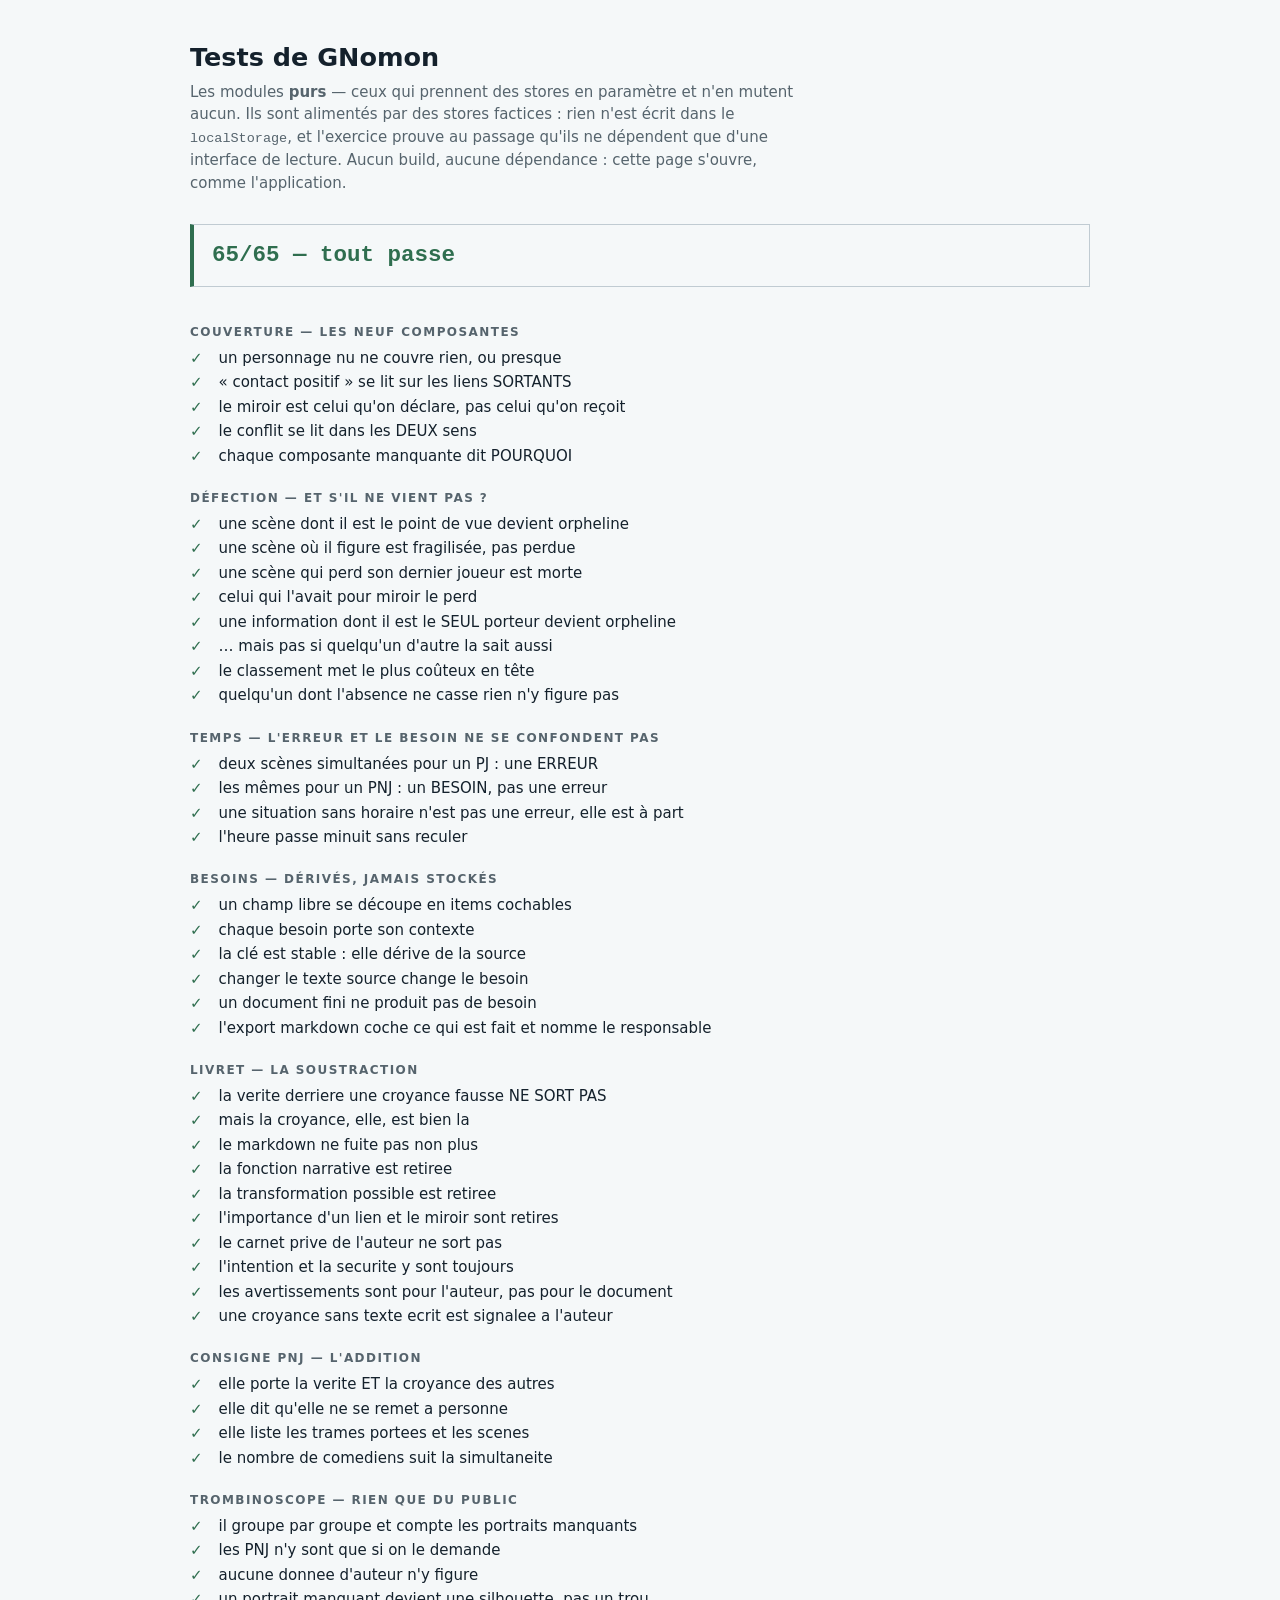
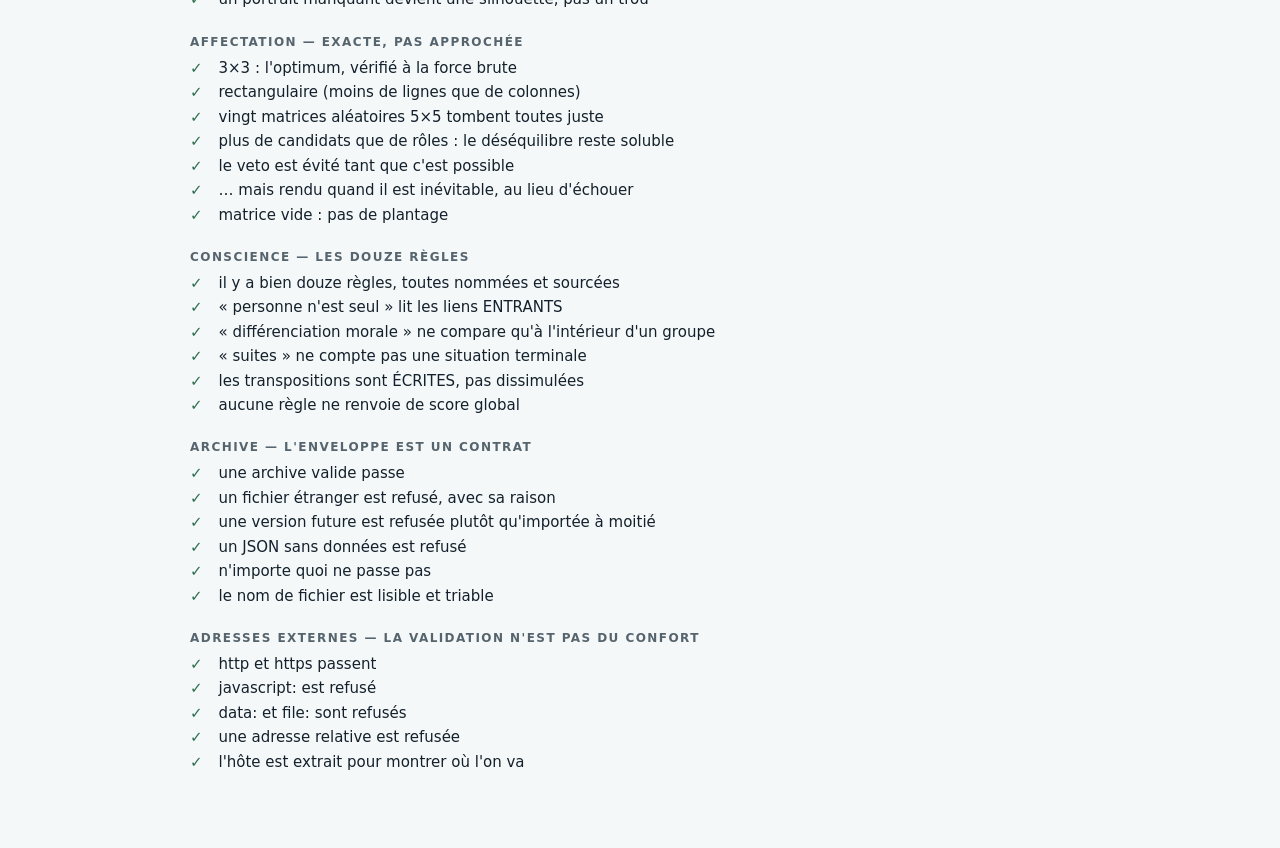
==== tests.html @ 7e3909ec "Les tests et l'accueil LES TESTS — 65 cas, ouvrir `tests.html`. Aucun build, aucune dépendance : un " ====
<!doctype html>
<html lang="fr">
  <head>
    <meta charset="utf-8" />
    <meta name="viewport" content="width=device-width, initial-scale=1" />
    <title>GNomon — tests</title>
    <style>
      :root {
        color-scheme: light dark;
        --fond: #f5f8f9;
        --encre: #14212c;
        --douce: #56646d;
        --trait: #c0cbd2;
        --vert: #2f6e4f;
        --rouge: #9e2b25;
      }
      @media (prefers-color-scheme: dark) {
        :root {
          --fond: #0e1820;
          --encre: #dce6ec;
          --douce: #728ea3;
          --trait: #233440;
          --vert: #5fb88a;
          --rouge: #e27b72;
        }
      }
      body {
        margin: 0 auto;
        max-width: 60em;
        padding: 2.5em 1.5em 5em;
        background: var(--fond);
        color: var(--encre);
        font-family: ui-sans-serif, system-ui, sans-serif;
        font-size: 15px;
        line-height: 1.5;
      }
      h1 {
        font-size: 1.7em;
        margin: 0 0 0.2em;
      }
      .sur {
        color: var(--douce);
        margin: 0 0 2em;
        max-width: 64ch;
      }
      .bilan {
        font-family: ui-monospace, monospace;
        font-size: 1.5em;
        font-weight: 600;
        padding: 0.6em 0.8em;
        border: 1px solid var(--trait);
        border-left-width: 4px;
        margin: 0 0 1.6em;
        font-variant-numeric: tabular-nums;
      }
      .bilan.ok {
        border-left-color: var(--vert);
        color: var(--vert);
      }
      .bilan.ko {
        border-left-color: var(--rouge);
        color: var(--rouge);
      }
      h2 {
        font-size: 12px;
        letter-spacing: 0.12em;
        text-transform: uppercase;
        color: var(--douce);
        margin: 1.8em 0 0.5em;
        font-weight: 600;
      }
      ul {
        list-style: none;
        margin: 0;
        padding: 0;
        display: grid;
        gap: 2px;
      }
      li {
        display: grid;
        grid-template-columns: 1.4em 1fr;
        gap: 0.5em;
        align-items: baseline;
      }
      li.ok > span:first-child {
        color: var(--vert);
      }
      li.ko {
        color: var(--rouge);
        font-weight: 600;
      }
      li i {
        display: block;
        font-style: normal;
        font-family: ui-monospace, monospace;
        font-size: 12px;
        font-weight: 400;
        opacity: 0.85;
      }
      code {
        font-family: ui-monospace, monospace;
        font-size: 0.9em;
      }
    </style>
  </head>
  <body>
    <h1>Tests de GNomon</h1>
    <p class="sur">
      Les modules <b>purs</b> — ceux qui prennent des stores en paramètre et n'en mutent aucun.
      Ils sont alimentés par des stores factices : rien n'est écrit dans le
      <code>localStorage</code>, et l'exercice prouve au passage qu'ils ne dépendent que d'une
      interface de lecture. Aucun build, aucune dépendance : cette page s'ouvre, comme
      l'application.
    </p>
    <div id="sortie">Chargement…</div>

    <script type="module">
      import { lancer, rendre } from "./tests/harnais.js";
      import "./tests/modeles.test.js";
      import "./tests/documents.test.js";
      import "./tests/calculs.test.js";

      const bilan = lancer();
      rendre(bilan, document.getElementById("sortie"));
      // Exposé pour une vérification automatisée depuis la console.
      window.__bilan = bilan;
      document.title = `${bilan.echecs ? "✗" : "✓"} ${bilan.passes}/${bilan.total} — GNomon`;
    </script>
  </body>
</html>
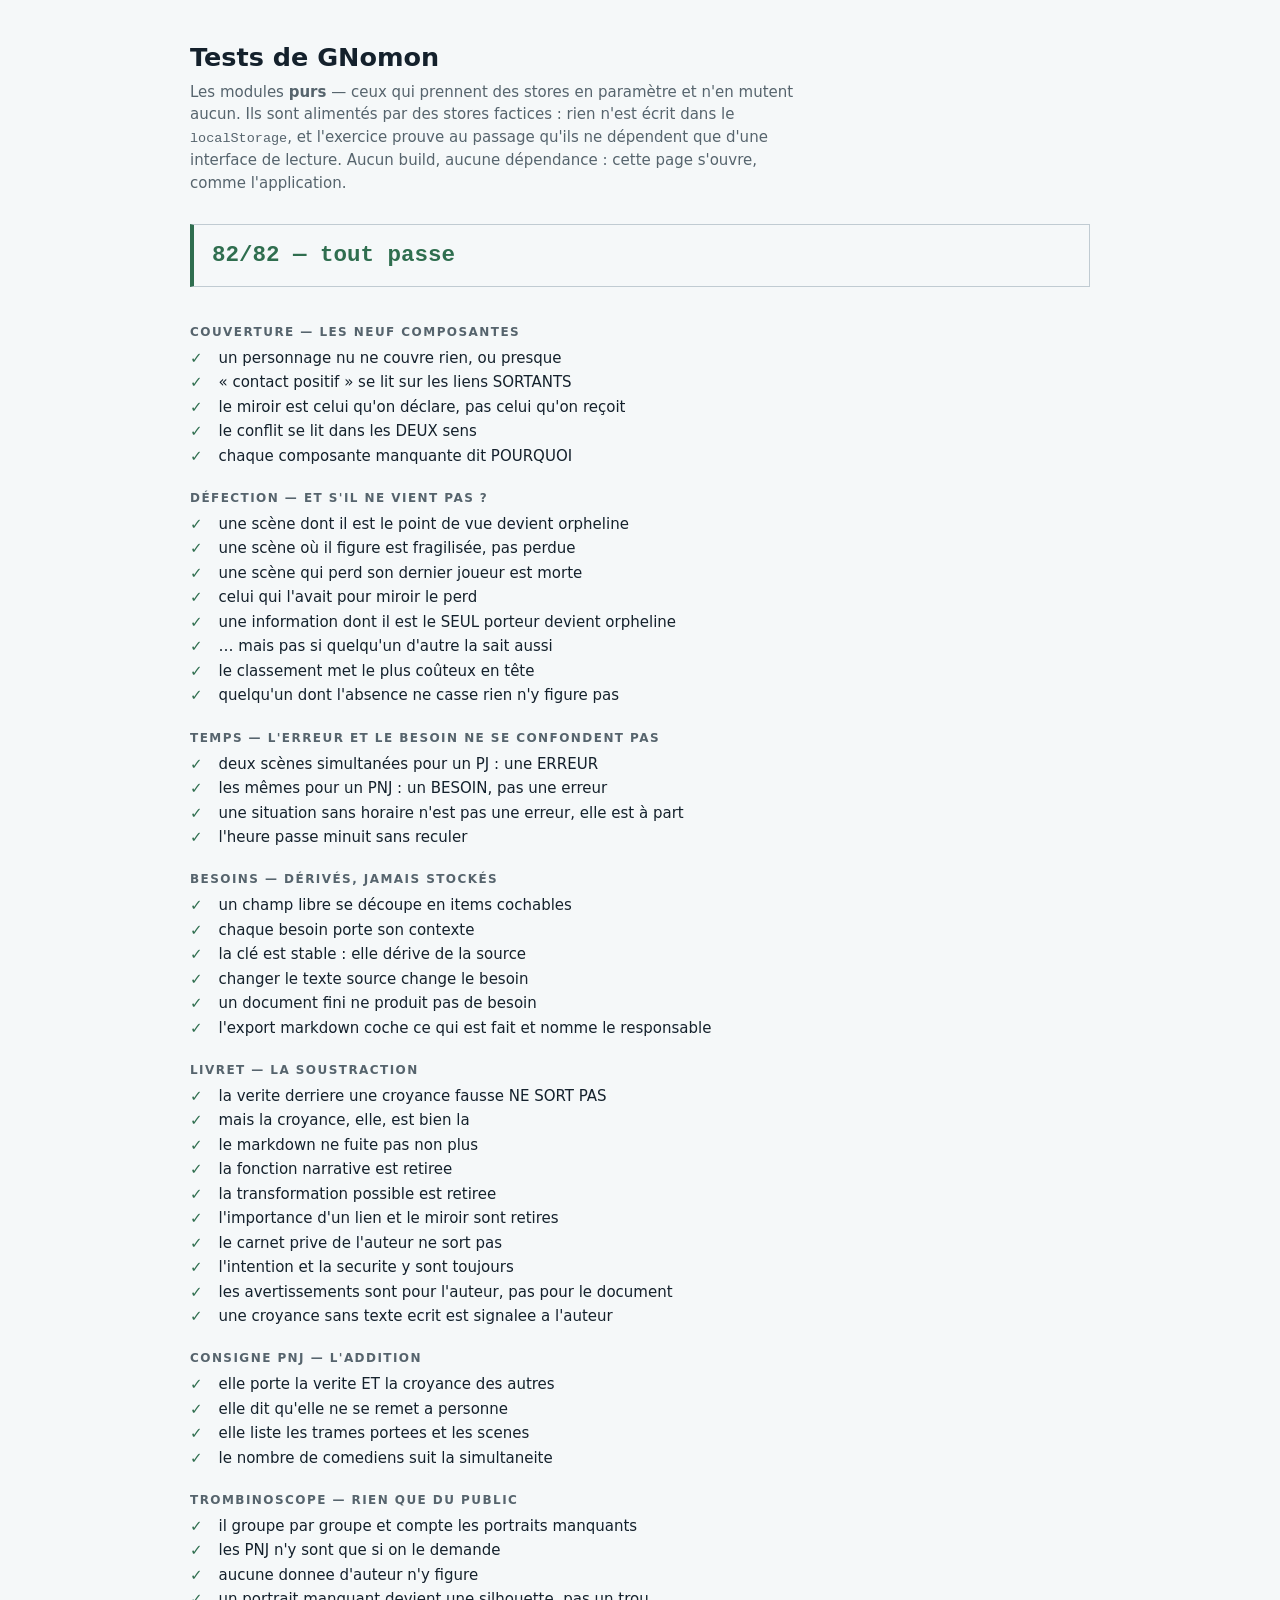
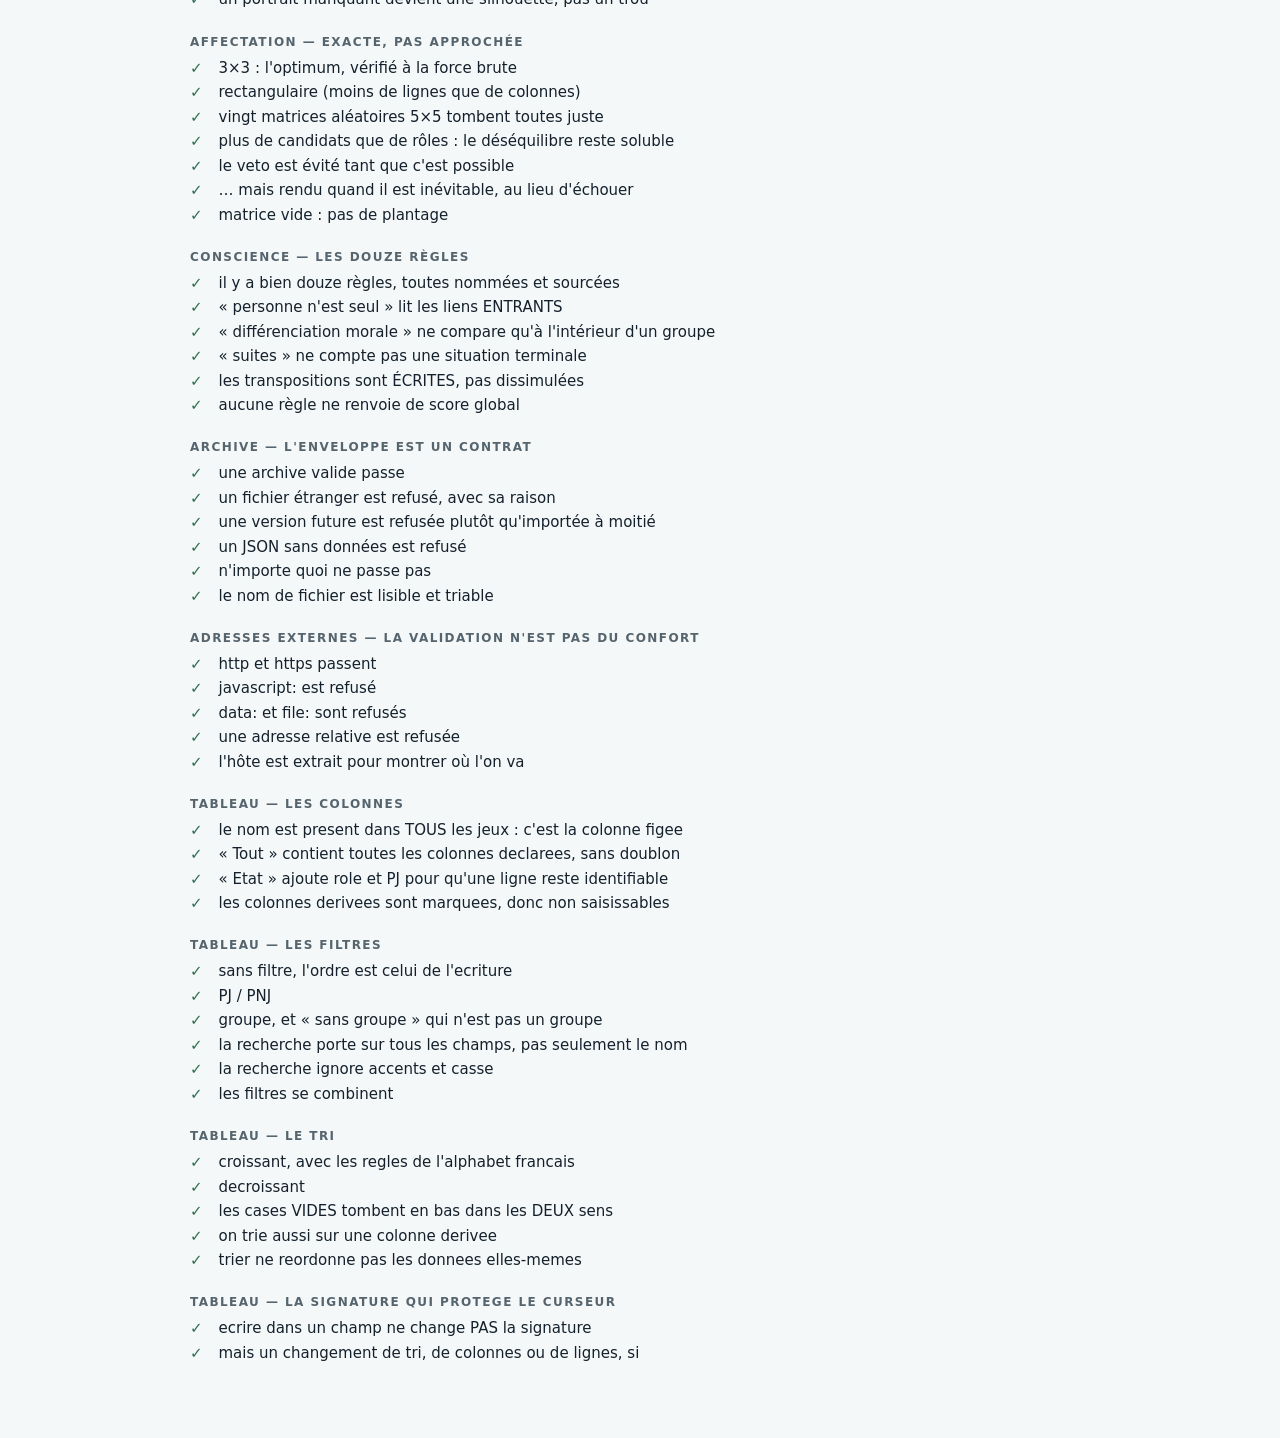
==== commit 5cefd0ba: "Bascule de thème et lentille tableau THÈME — trois états, pas deux : clair, sombre, et « système » q" ====
--- a/tests.html
+++ b/tests.html
@@ -119,6 +119,7 @@
       import "./tests/modeles.test.js";
       import "./tests/documents.test.js";
       import "./tests/calculs.test.js";
+      import "./tests/tableau.test.js";
 
       const bilan = lancer();
       rendre(bilan, document.getElementById("sortie"));
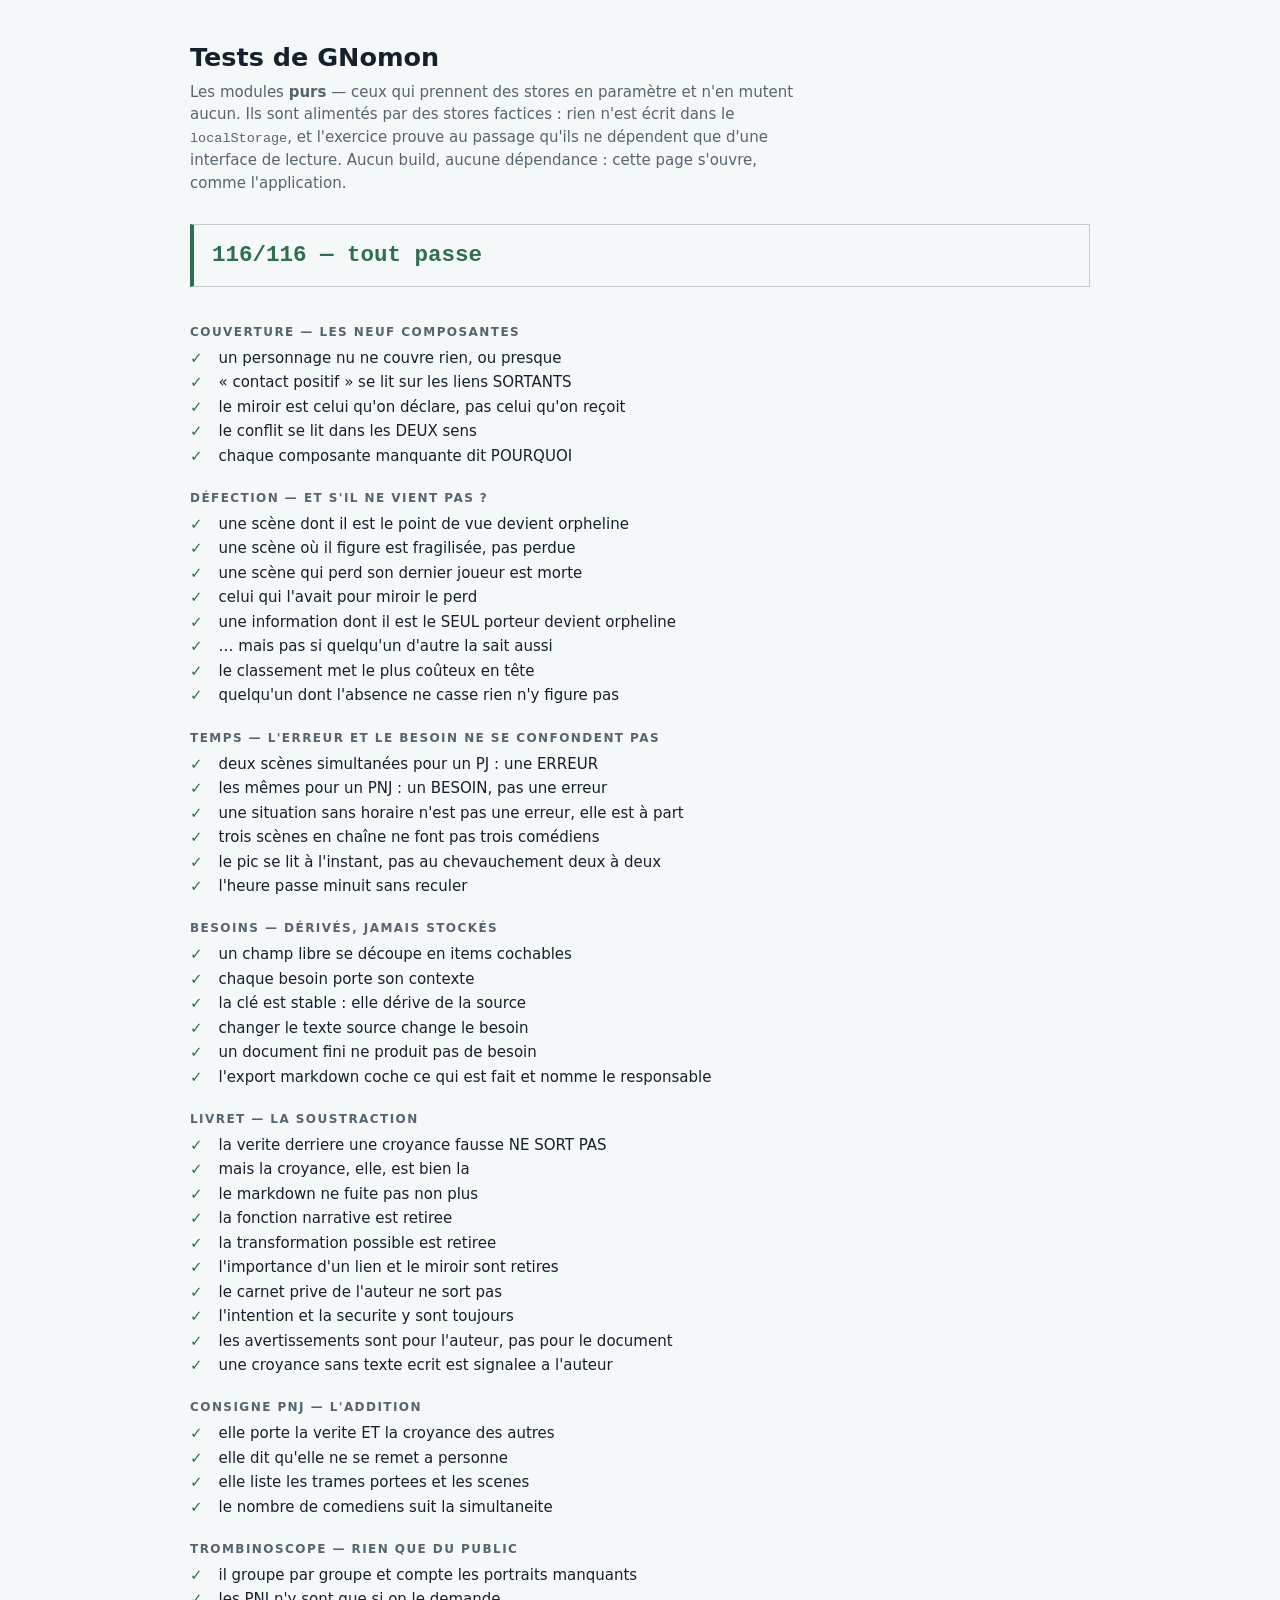
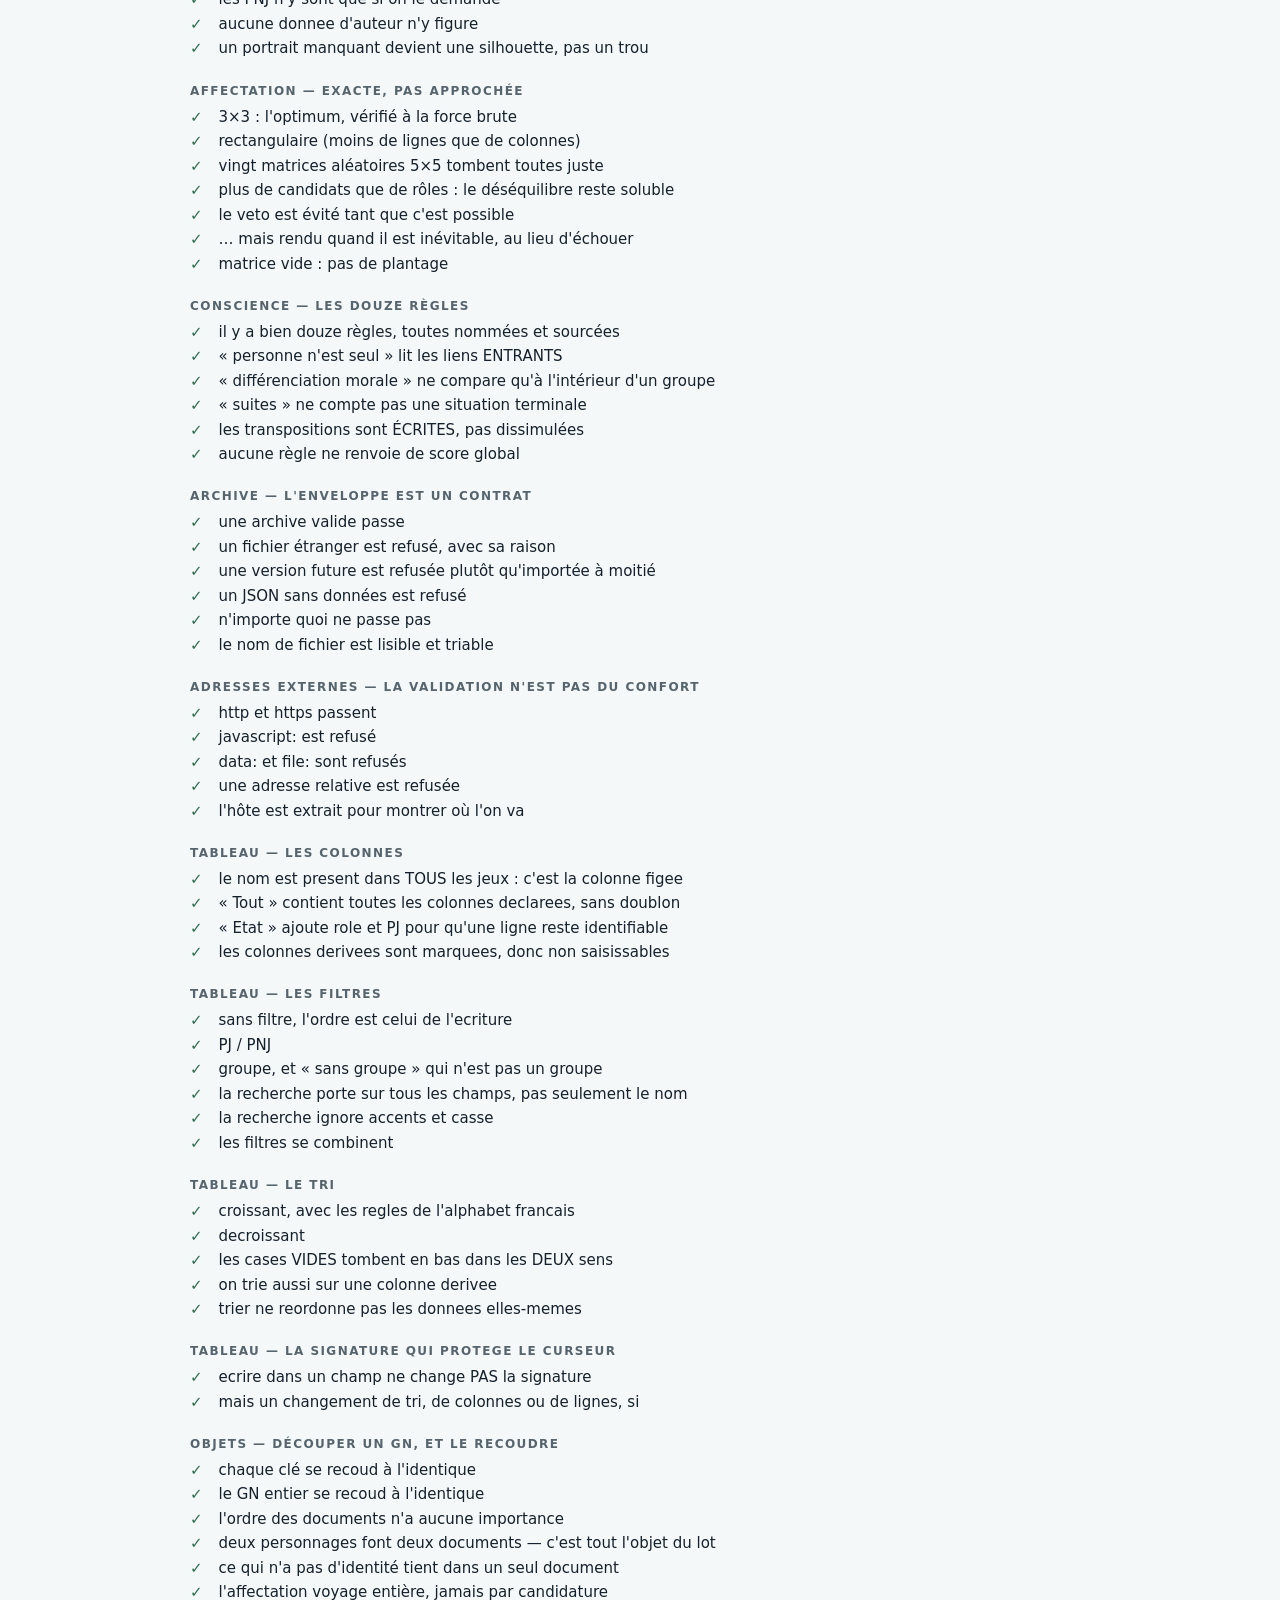
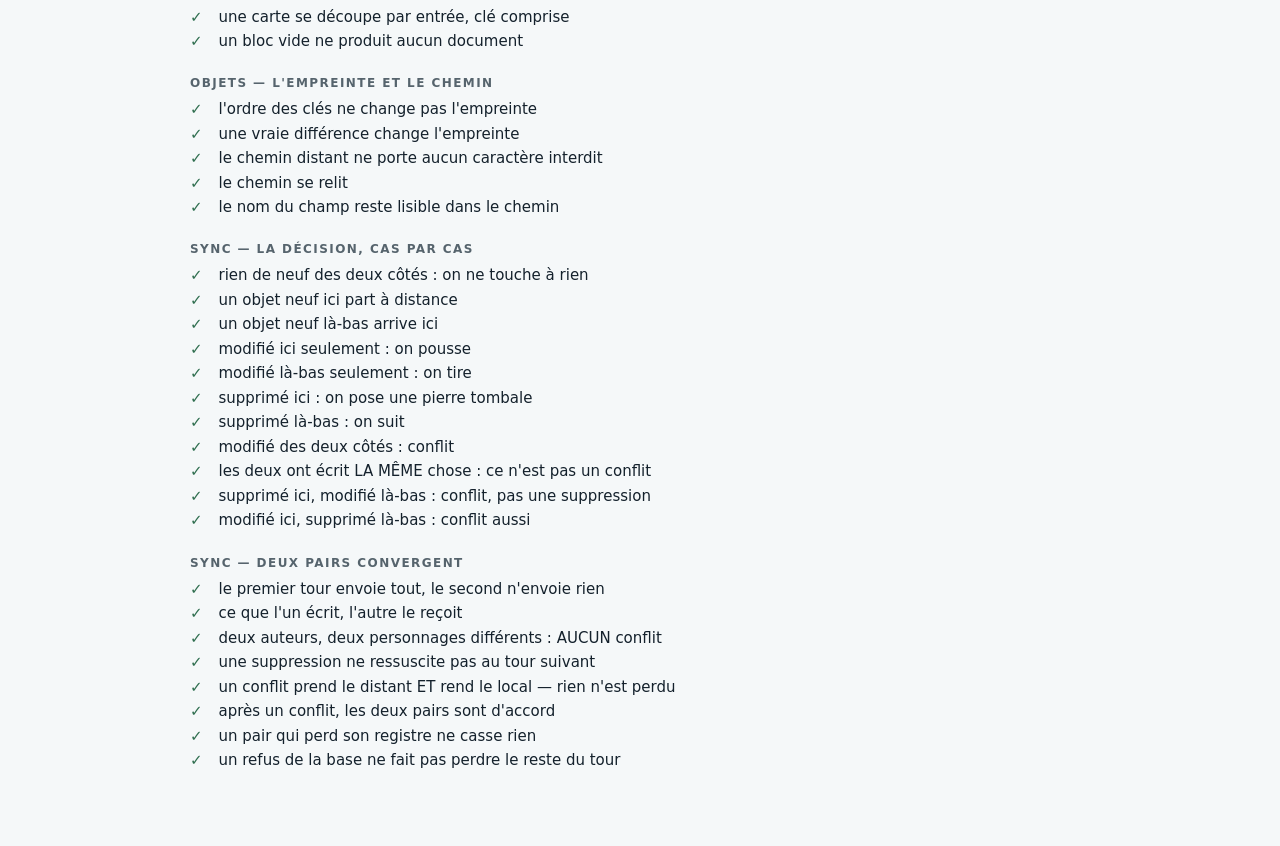
==== commit ff06ac0f: "L'espace partagé : les règles d'abord, le moteur ensuite Transposé de RecoHero — Realtime Database a" ====
--- a/tests.html
+++ b/tests.html
@@ -120,8 +120,10 @@
       import "./tests/documents.test.js";
       import "./tests/calculs.test.js";
       import "./tests/tableau.test.js";
+      import "./tests/objets.test.js";
+      import "./tests/sync.test.js";
 
-      const bilan = lancer();
+      const bilan = await lancer();
       rendre(bilan, document.getElementById("sortie"));
       // Exposé pour une vérification automatisée depuis la console.
       window.__bilan = bilan;
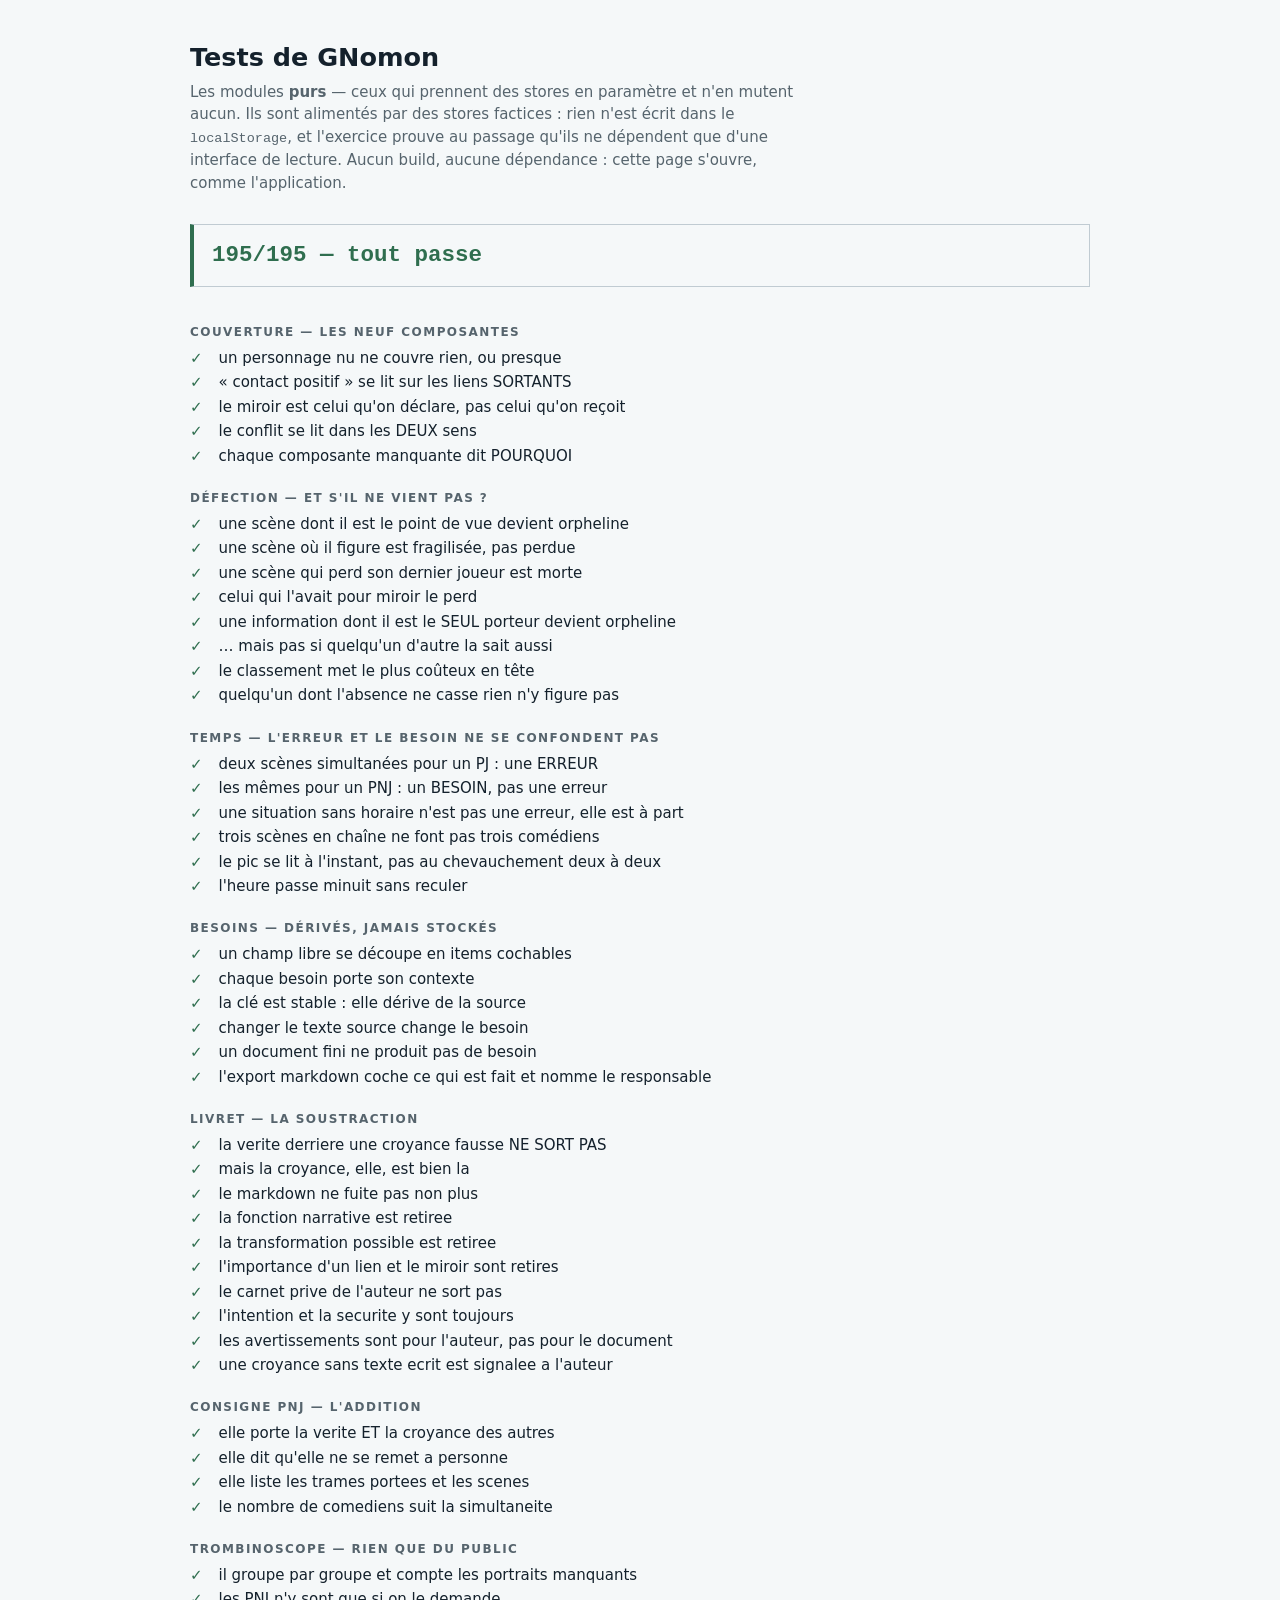
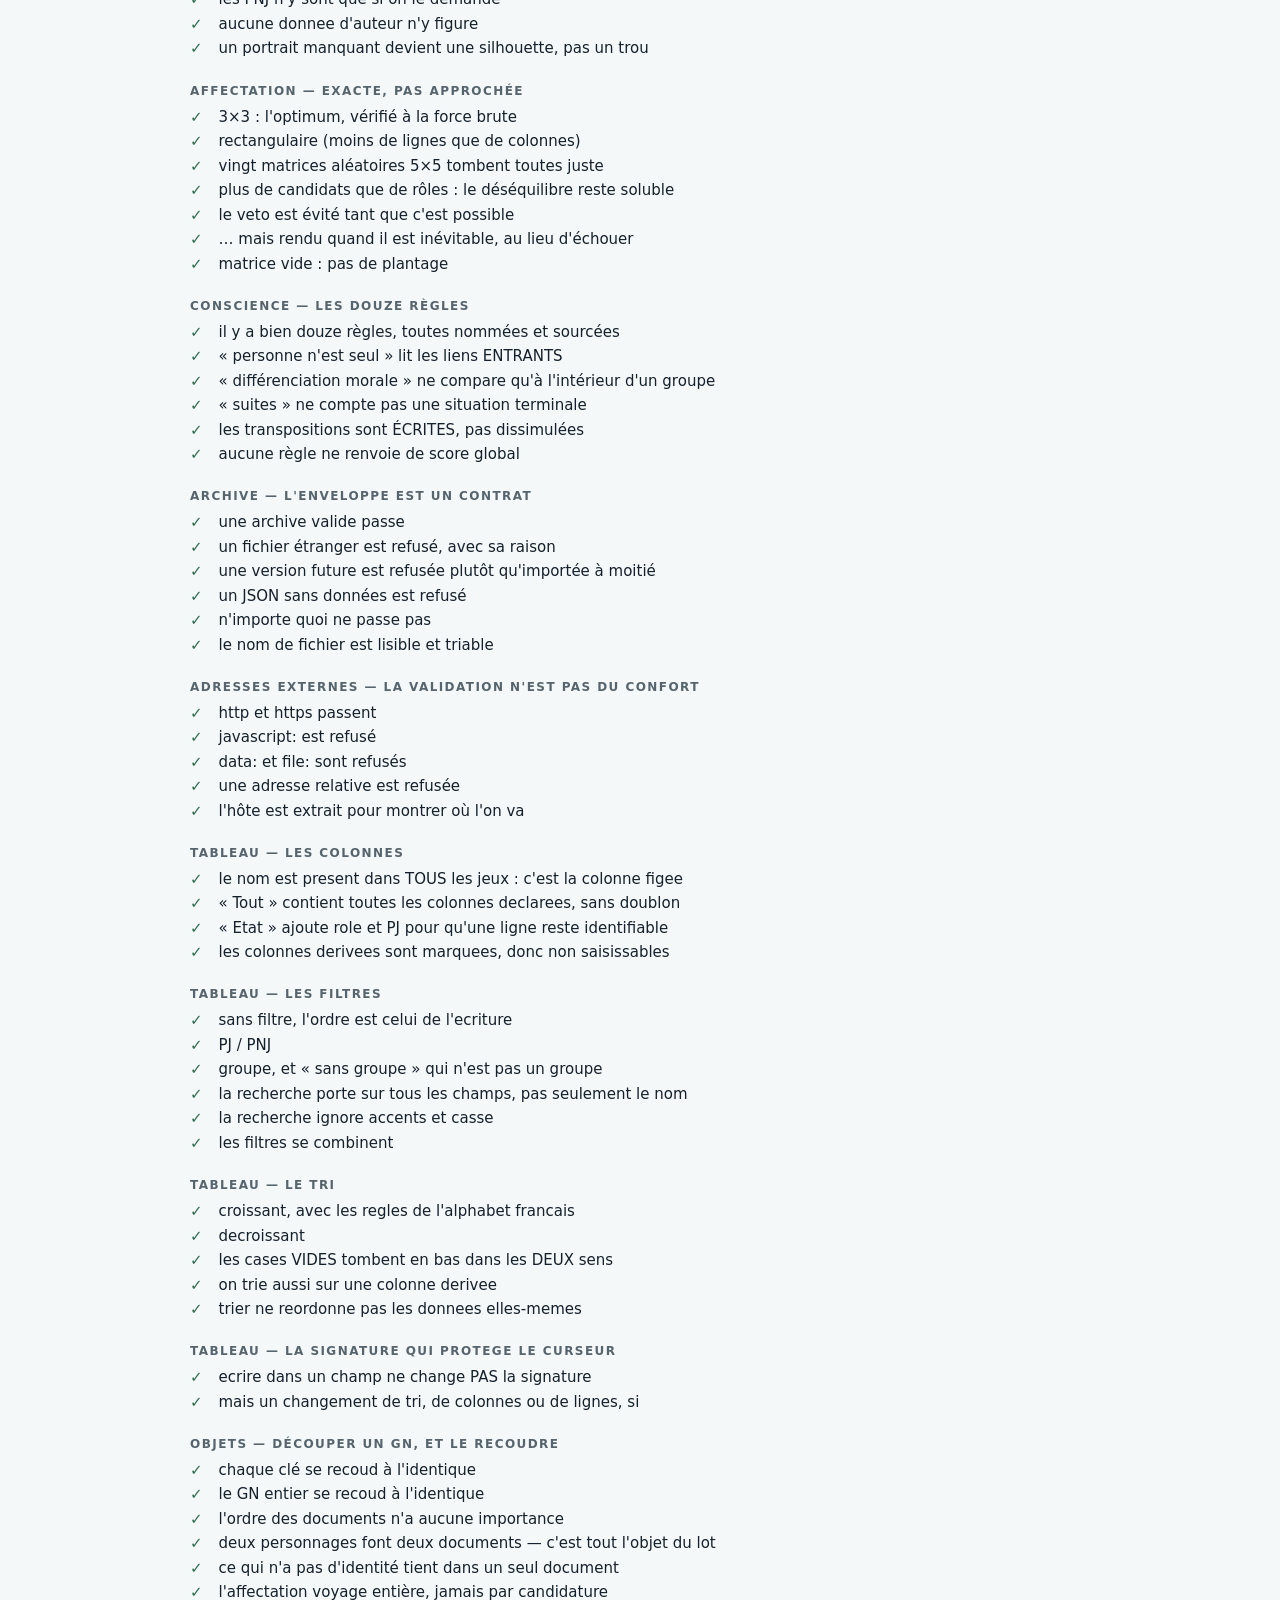
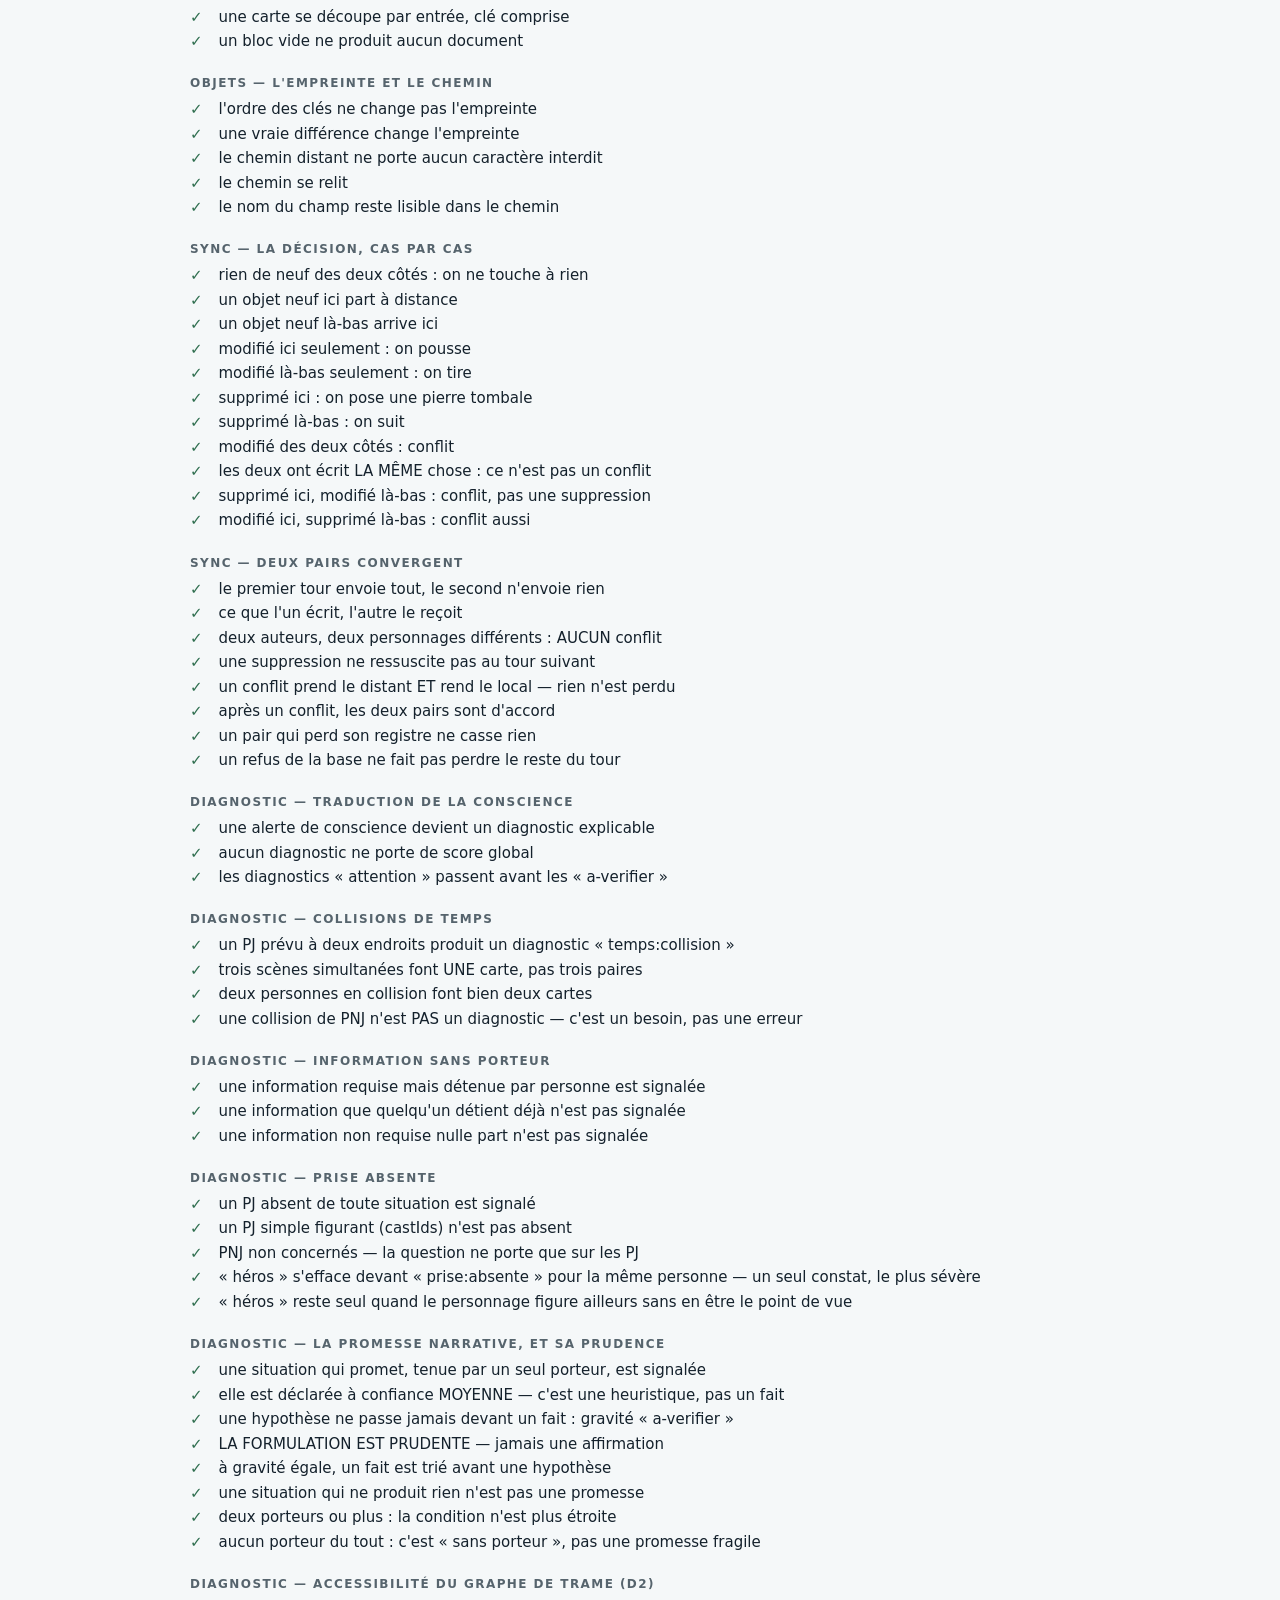
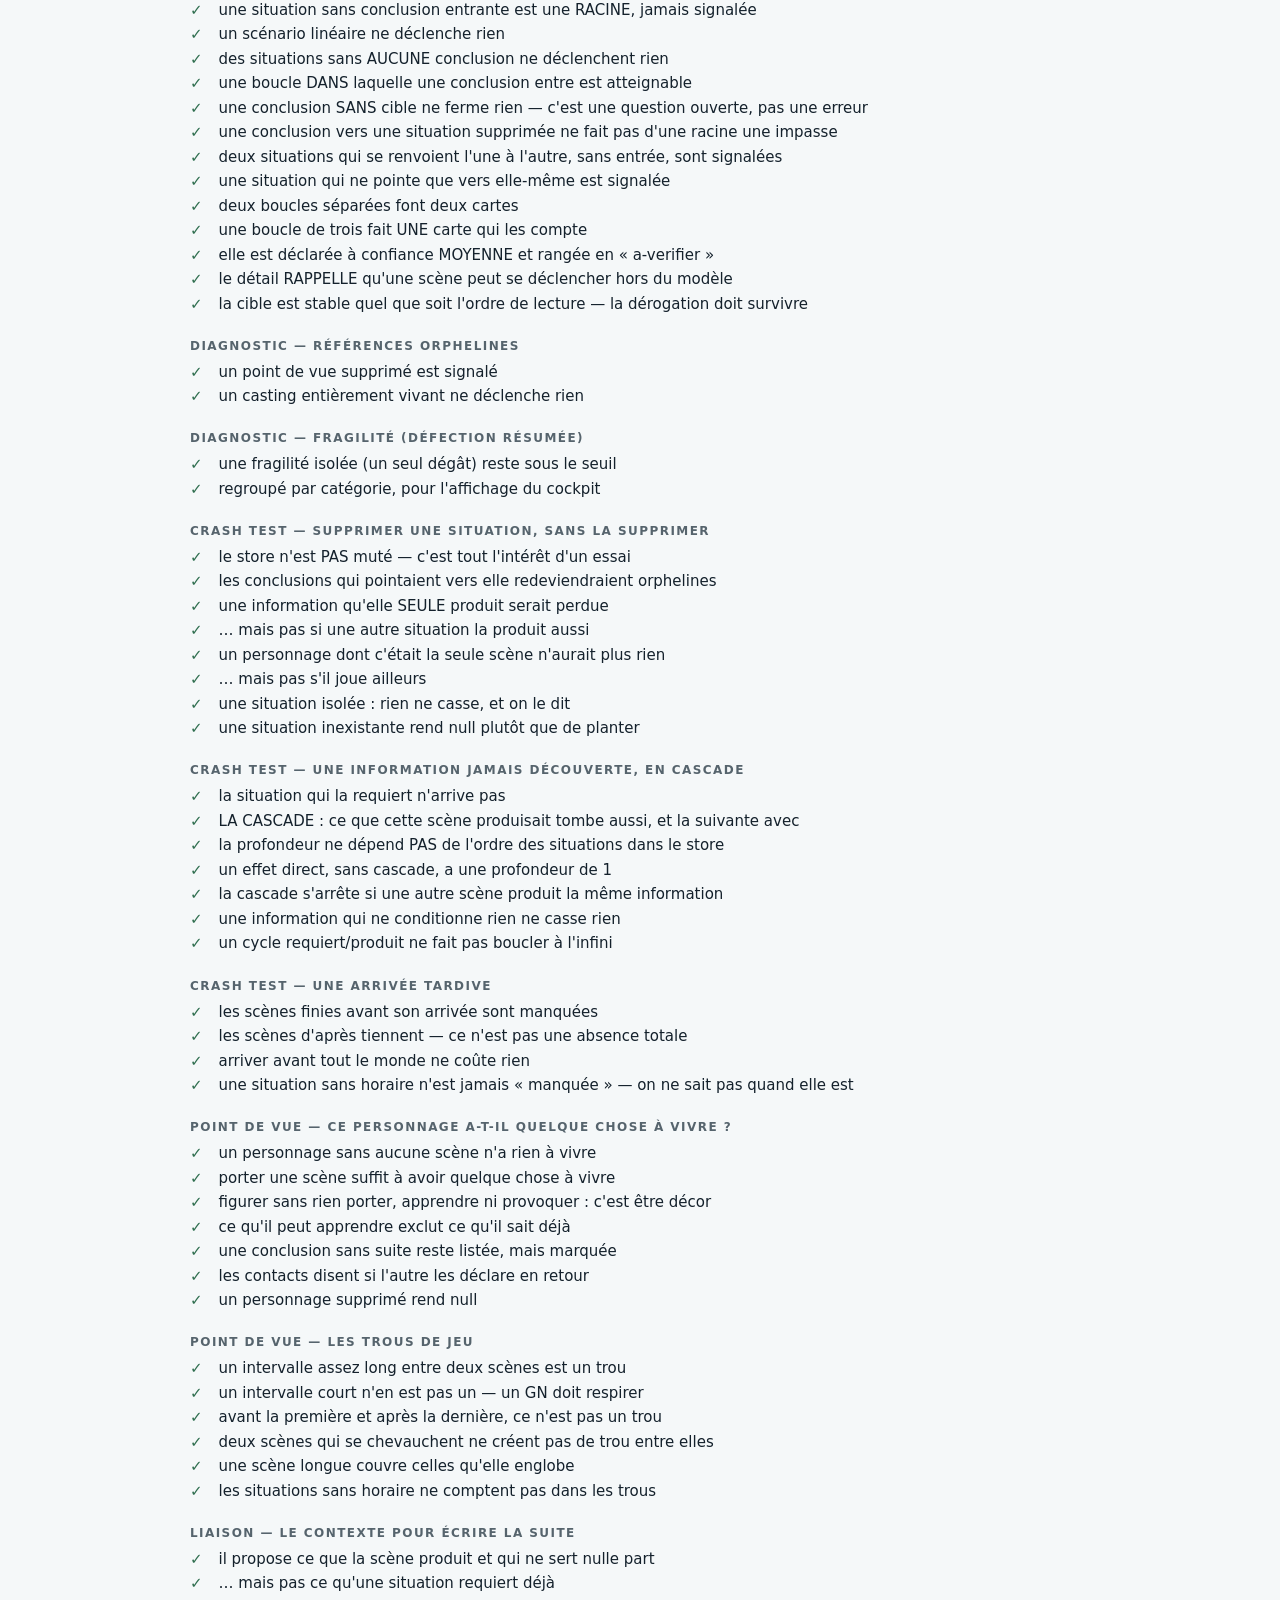
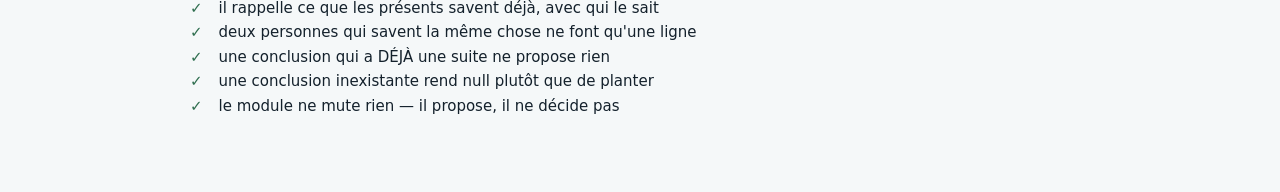
==== commit 396e9d60: "Le diagnostic, le crash test et le point de vue — les calculs GNomon savait déjà : douze règles de c" ====
--- a/tests.html
+++ b/tests.html
@@ -122,6 +122,8 @@
       import "./tests/tableau.test.js";
       import "./tests/objets.test.js";
       import "./tests/sync.test.js";
+      import "./tests/diagnostic.test.js";
+      import "./tests/crashtest.test.js";
 
       const bilan = await lancer();
       rendre(bilan, document.getElementById("sortie"));
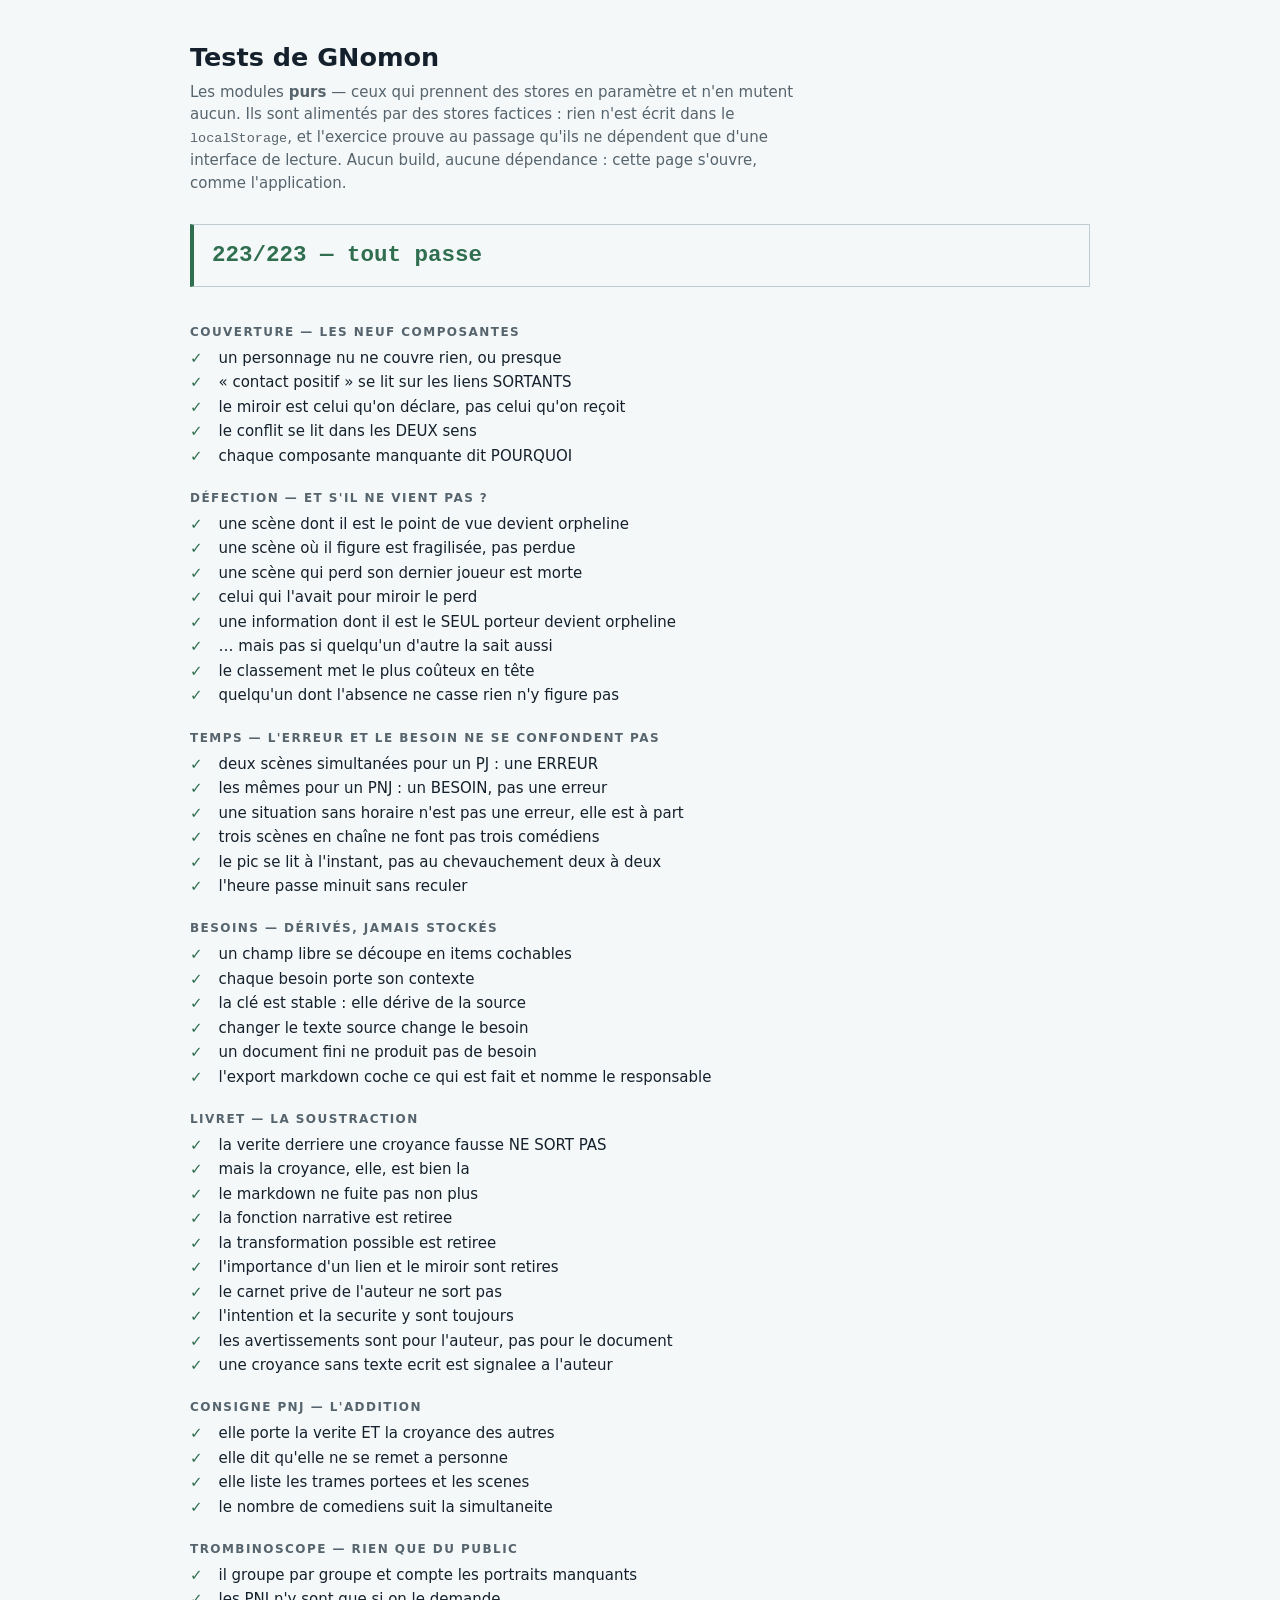
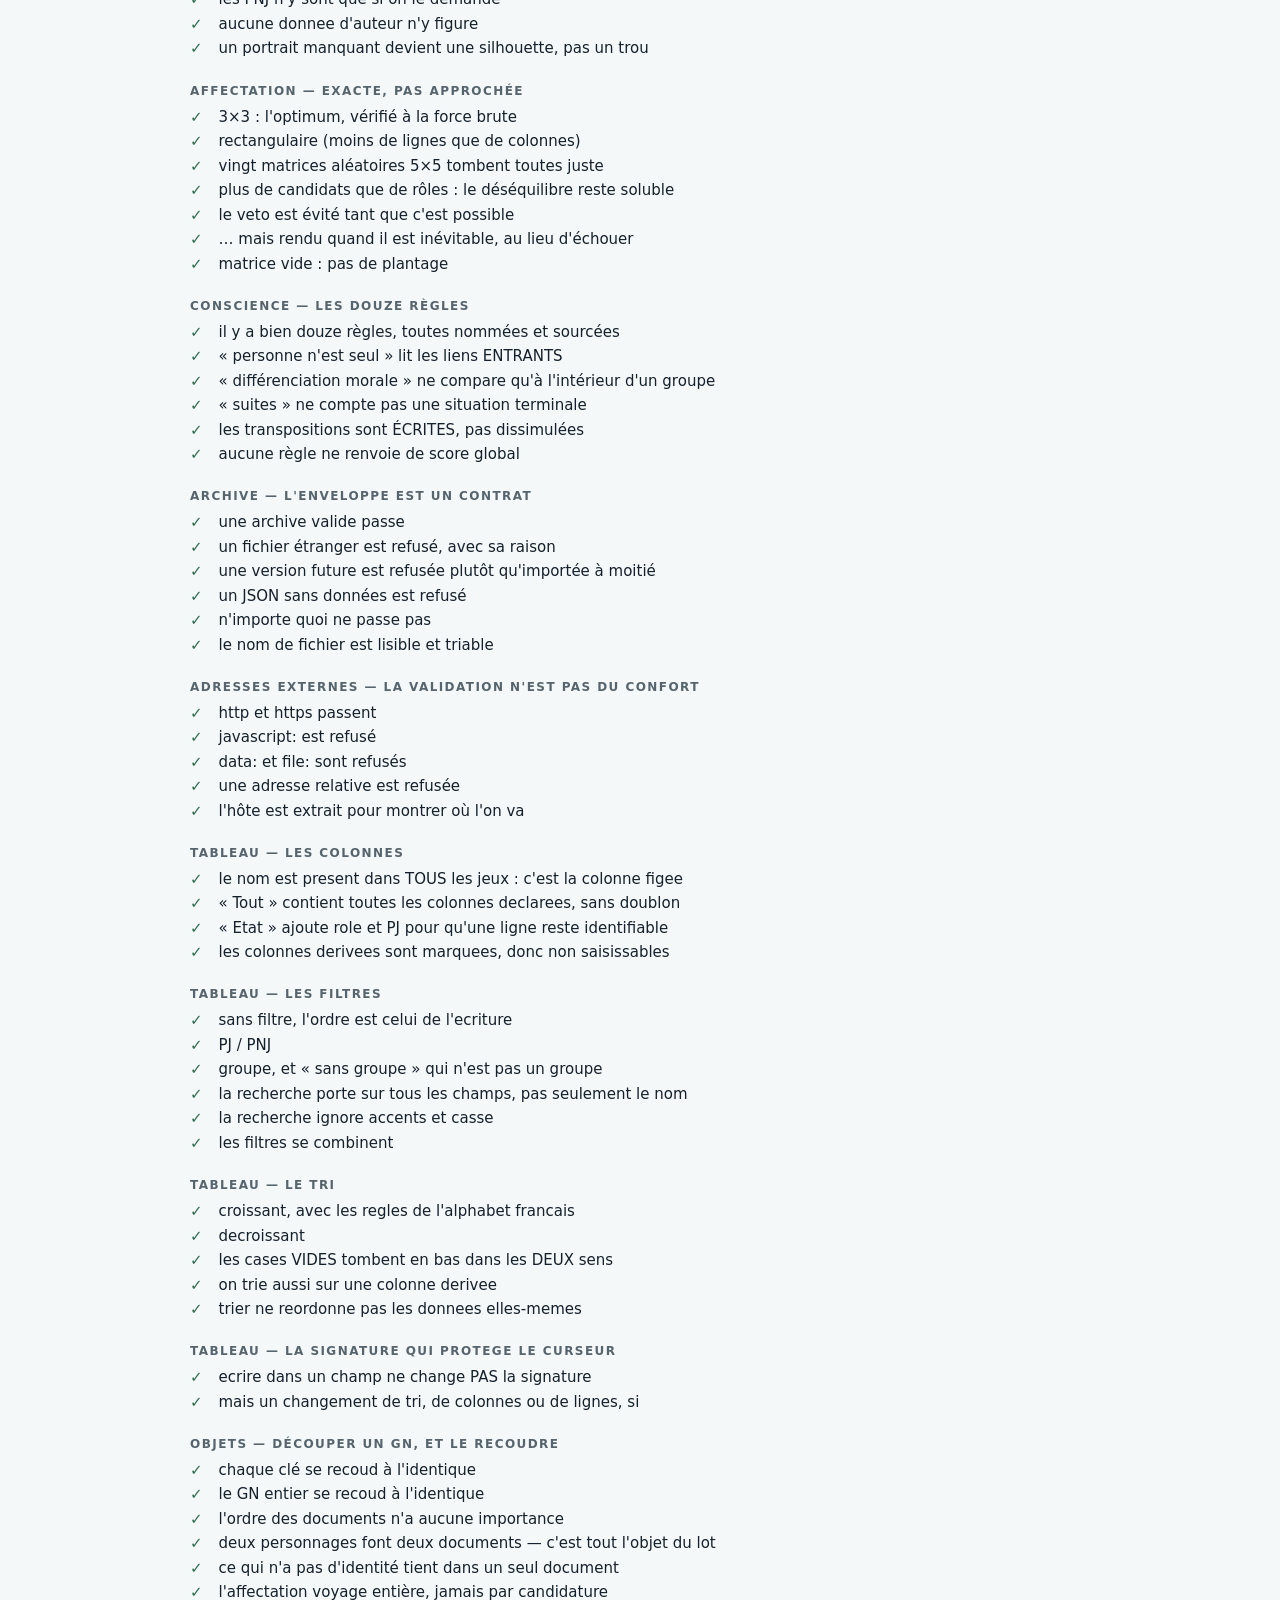
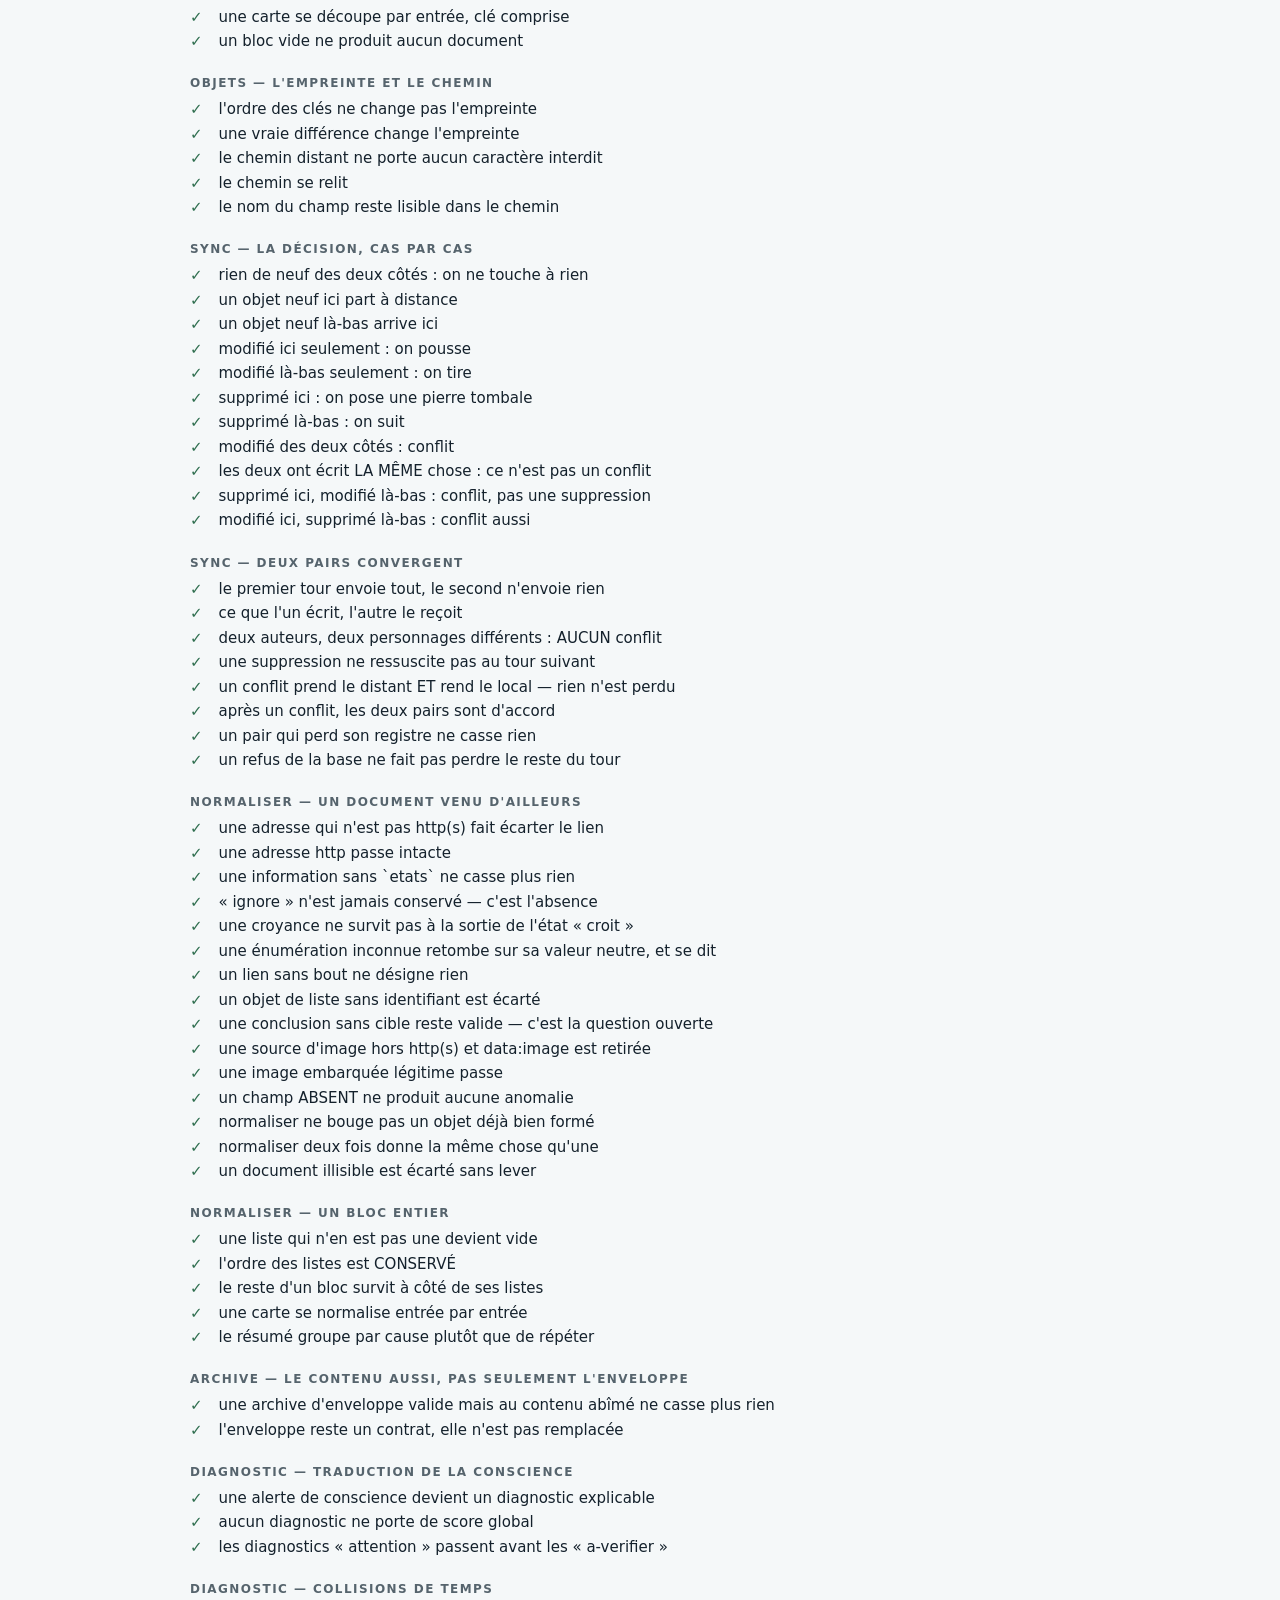
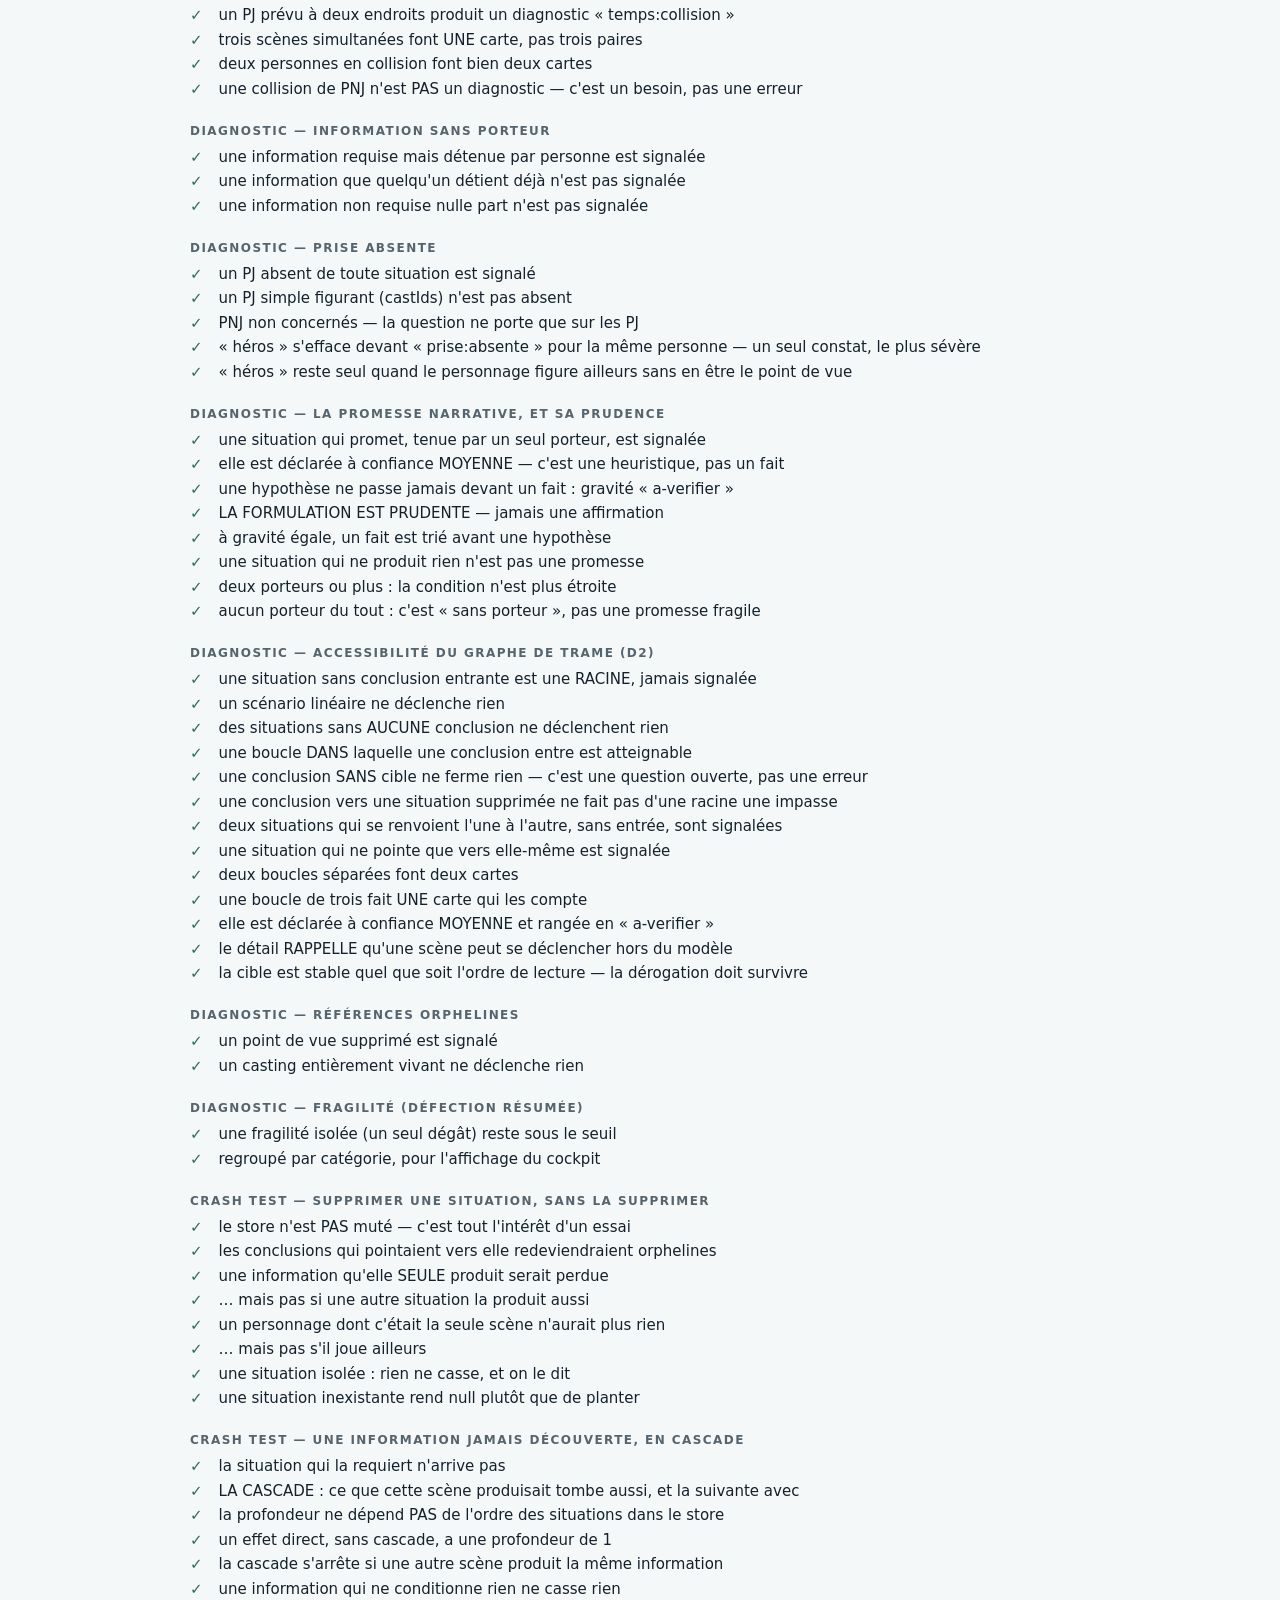
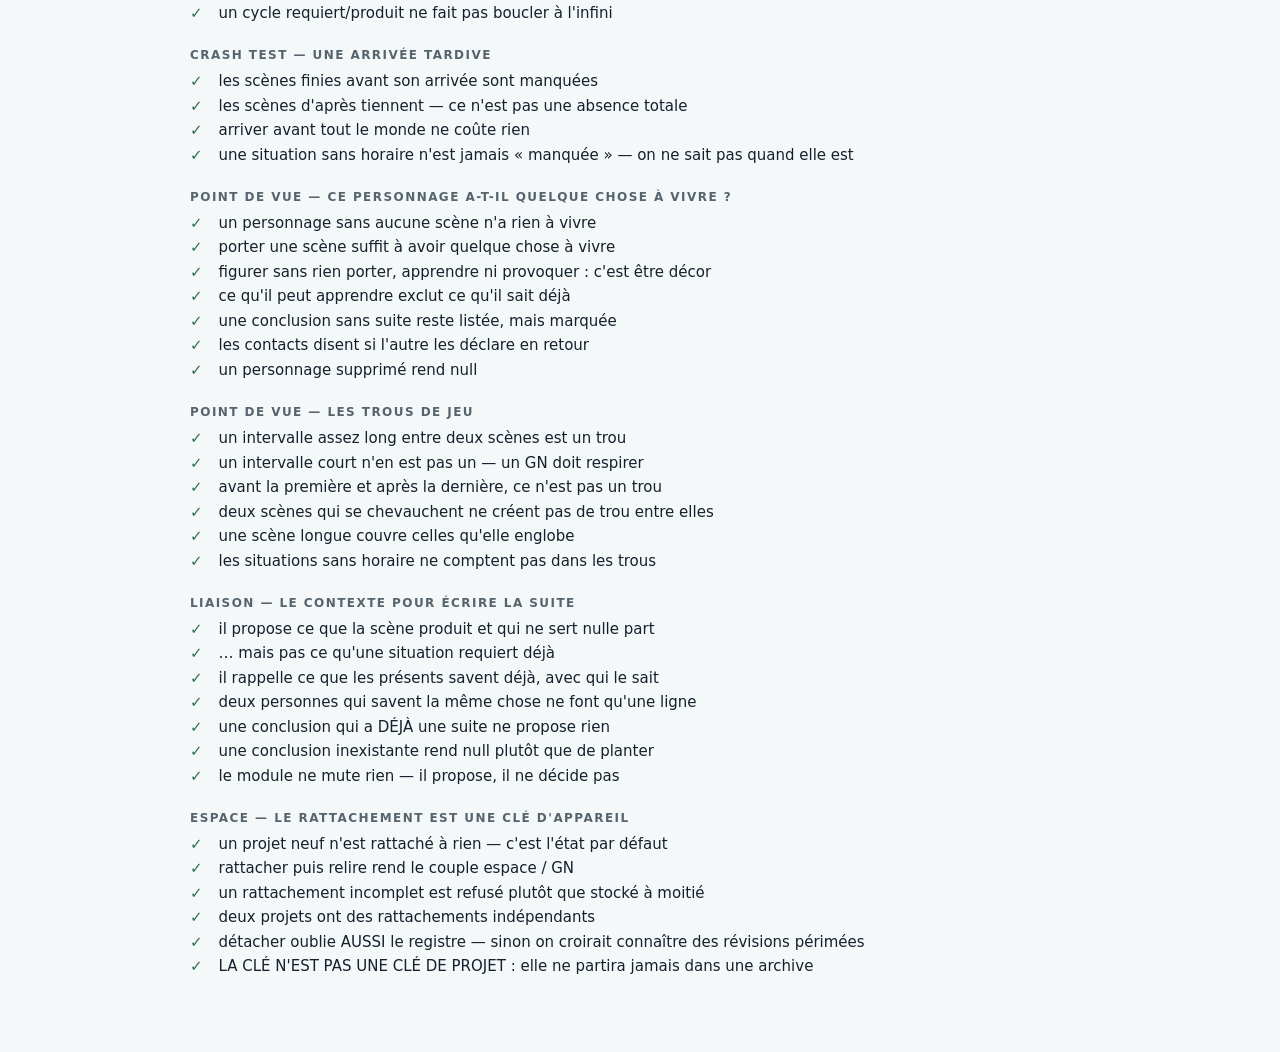
==== commit 4d5de2dc: "Ce qui entre par l'import ou la synchro passe enfin une porte Les invariants du modèle sont tenus da" ====
--- a/tests.html
+++ b/tests.html
@@ -122,6 +122,7 @@
       import "./tests/tableau.test.js";
       import "./tests/objets.test.js";
       import "./tests/sync.test.js";
+      import "./tests/normaliser.test.js";
       import "./tests/diagnostic.test.js";
       import "./tests/crashtest.test.js";
 
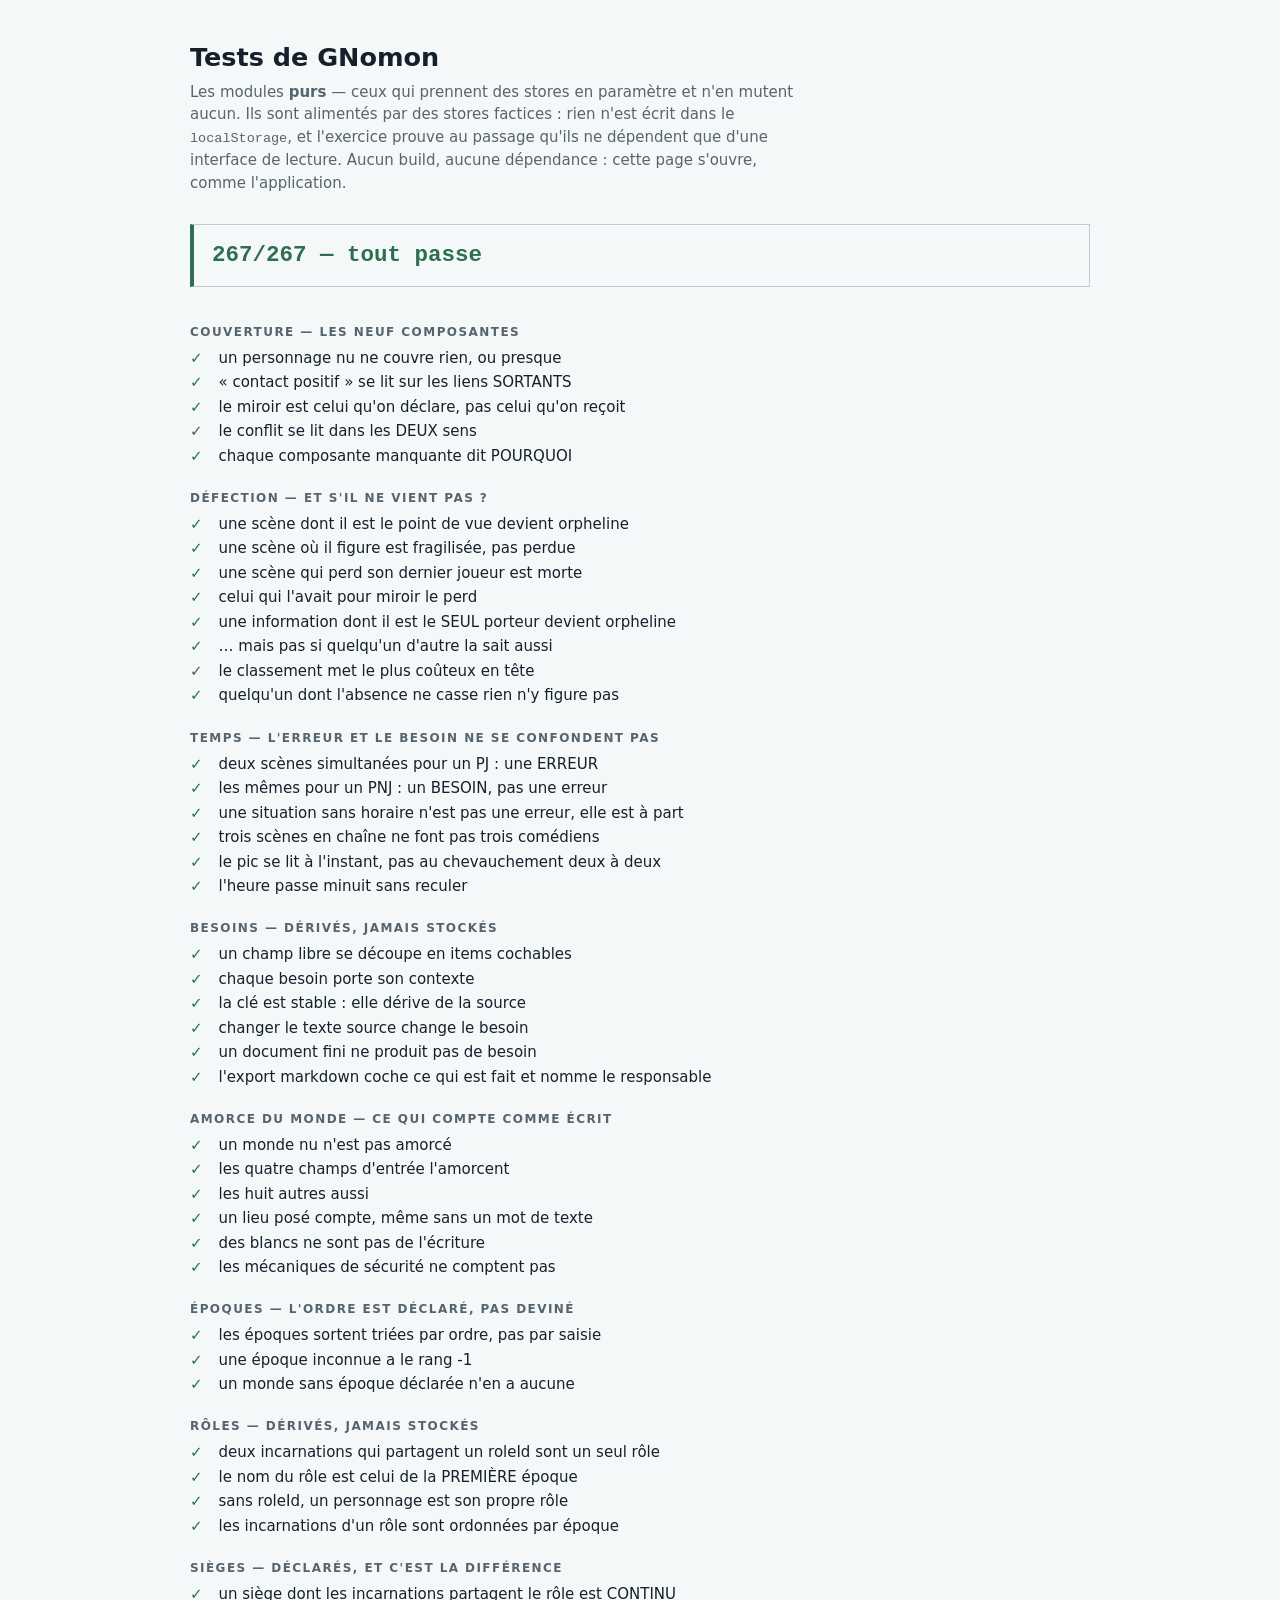
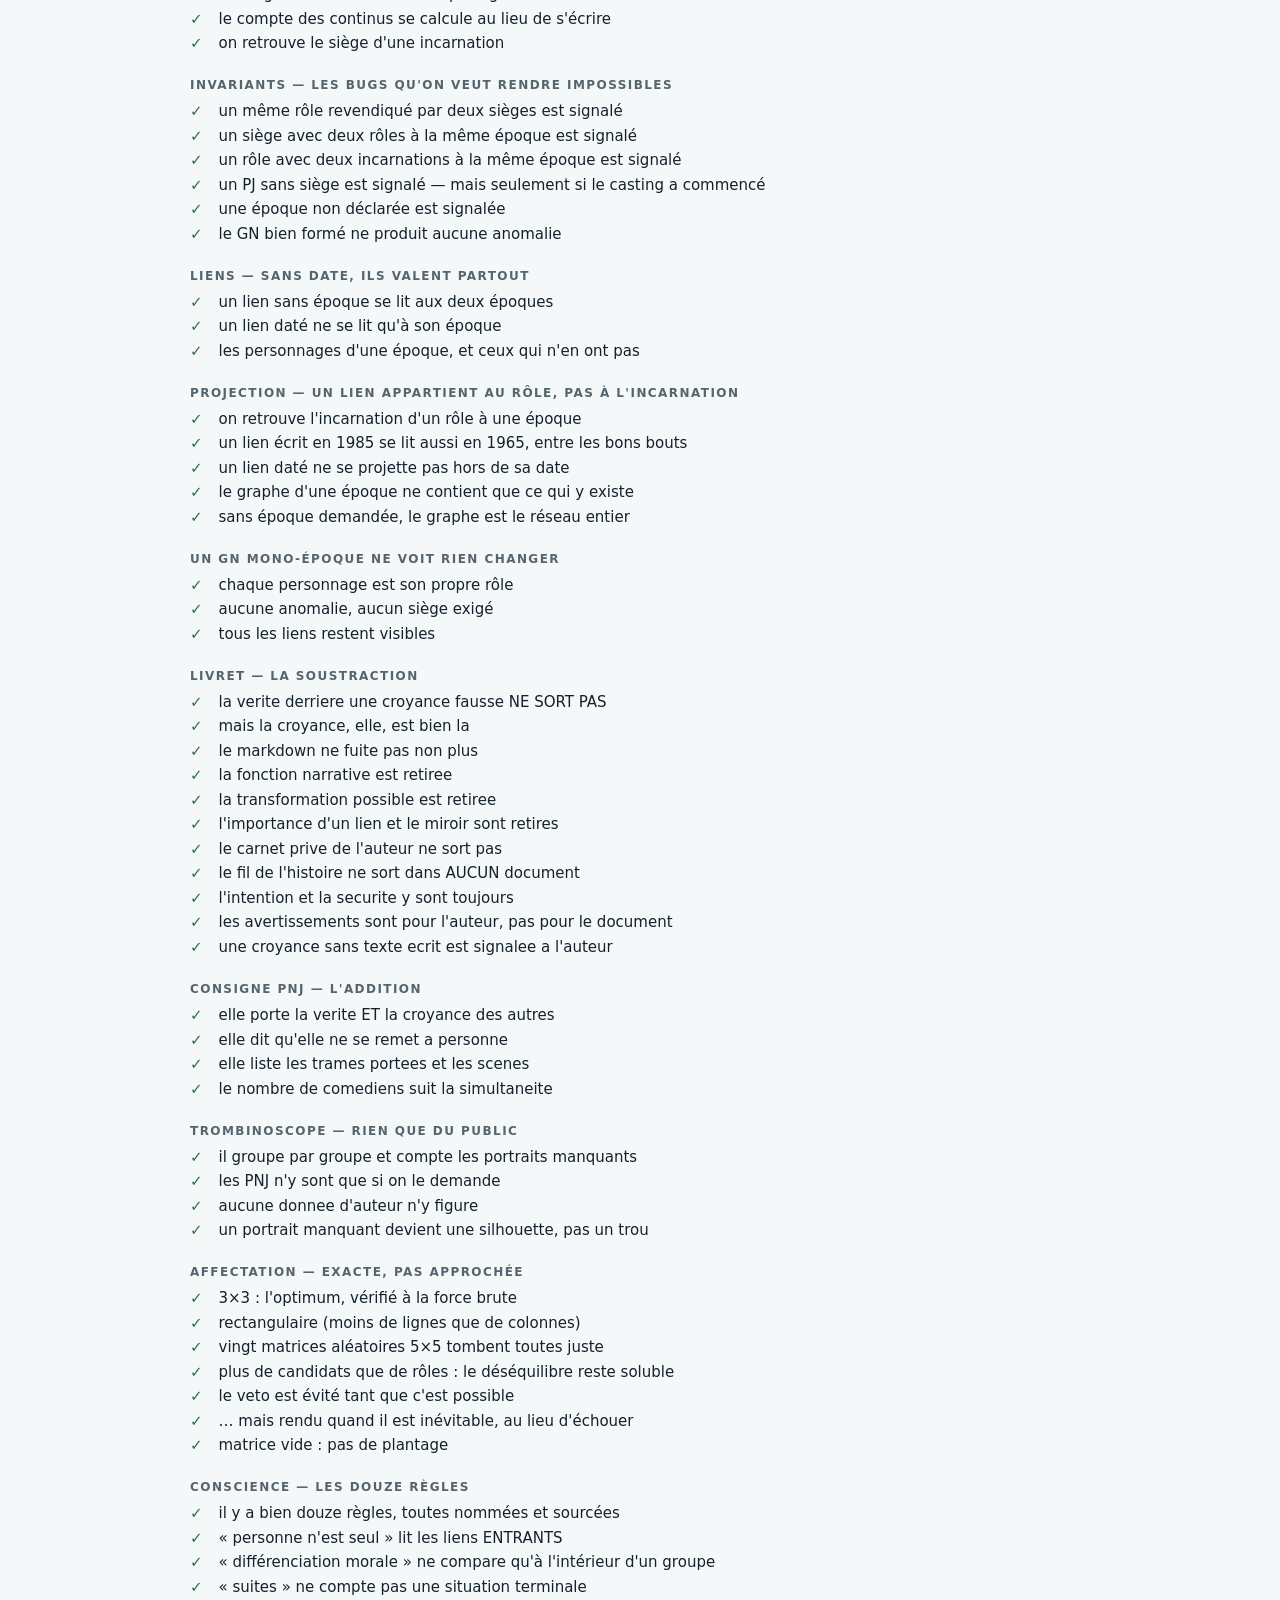
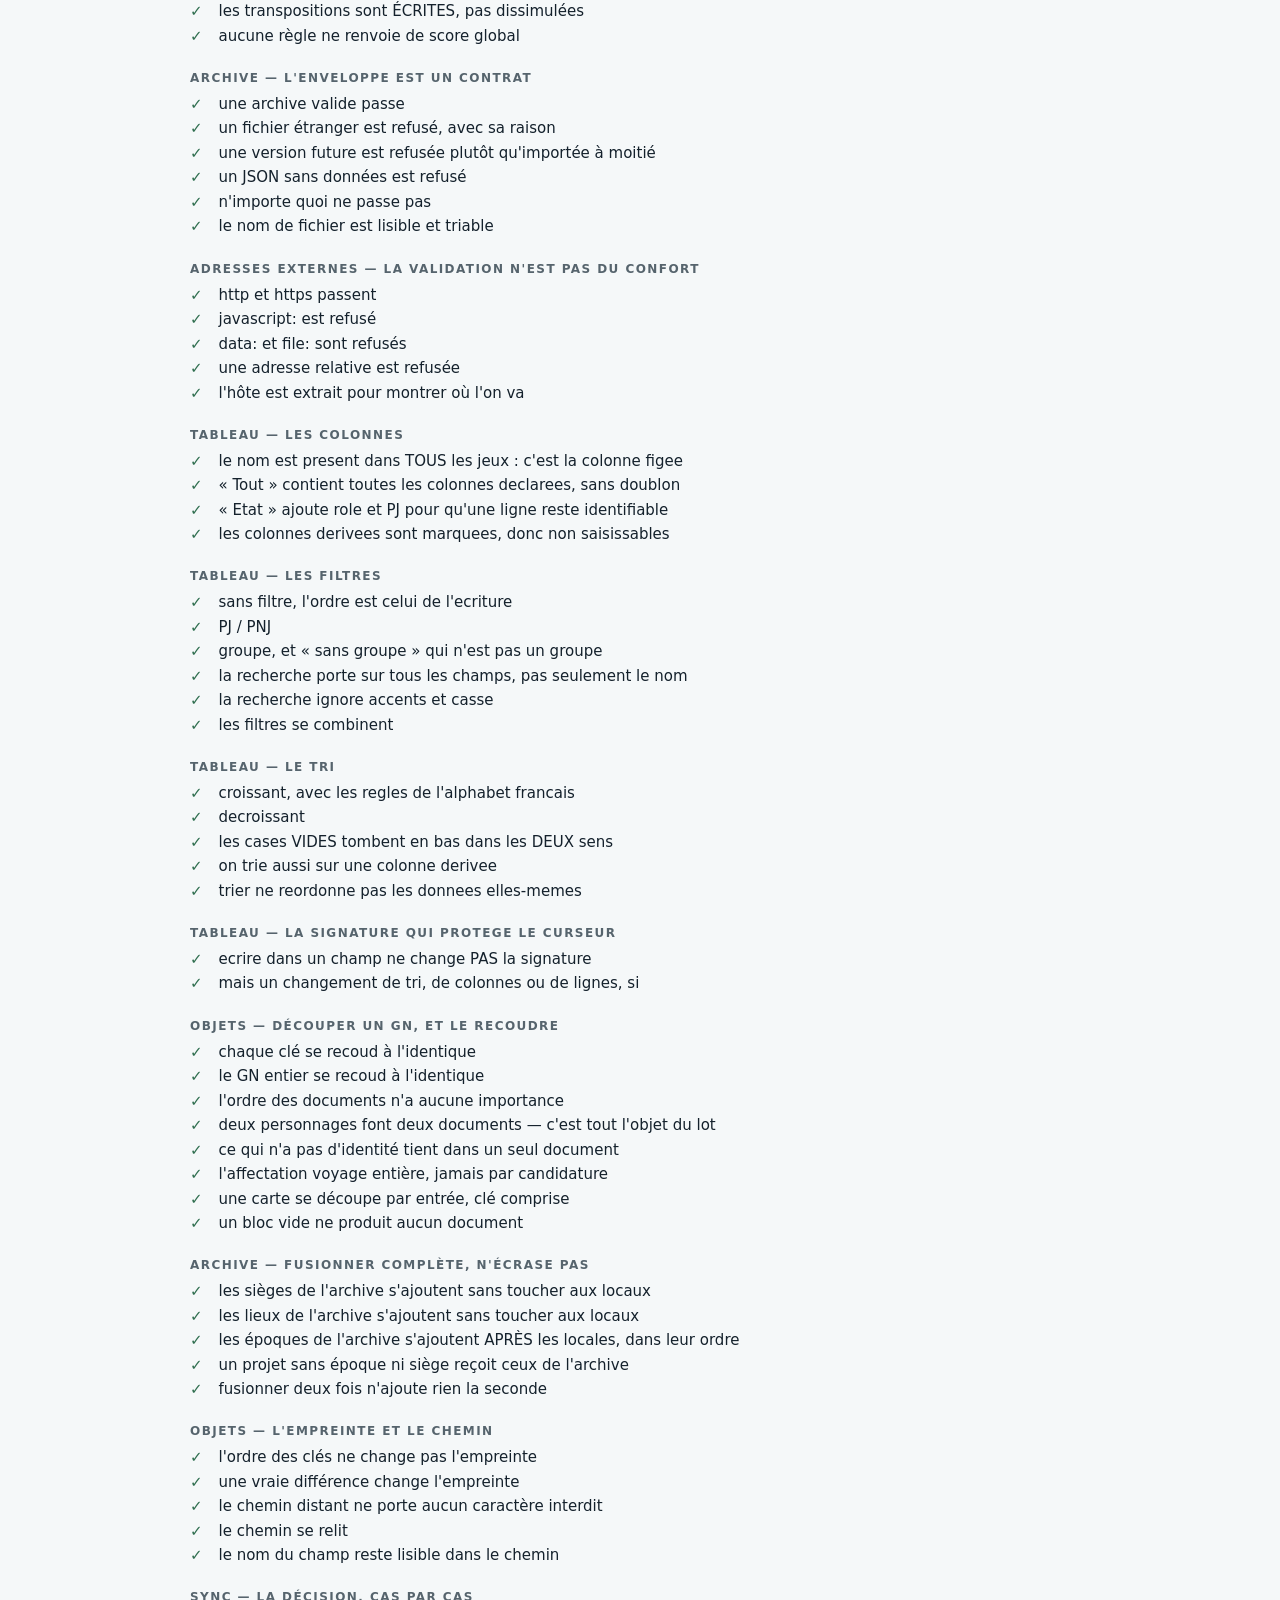
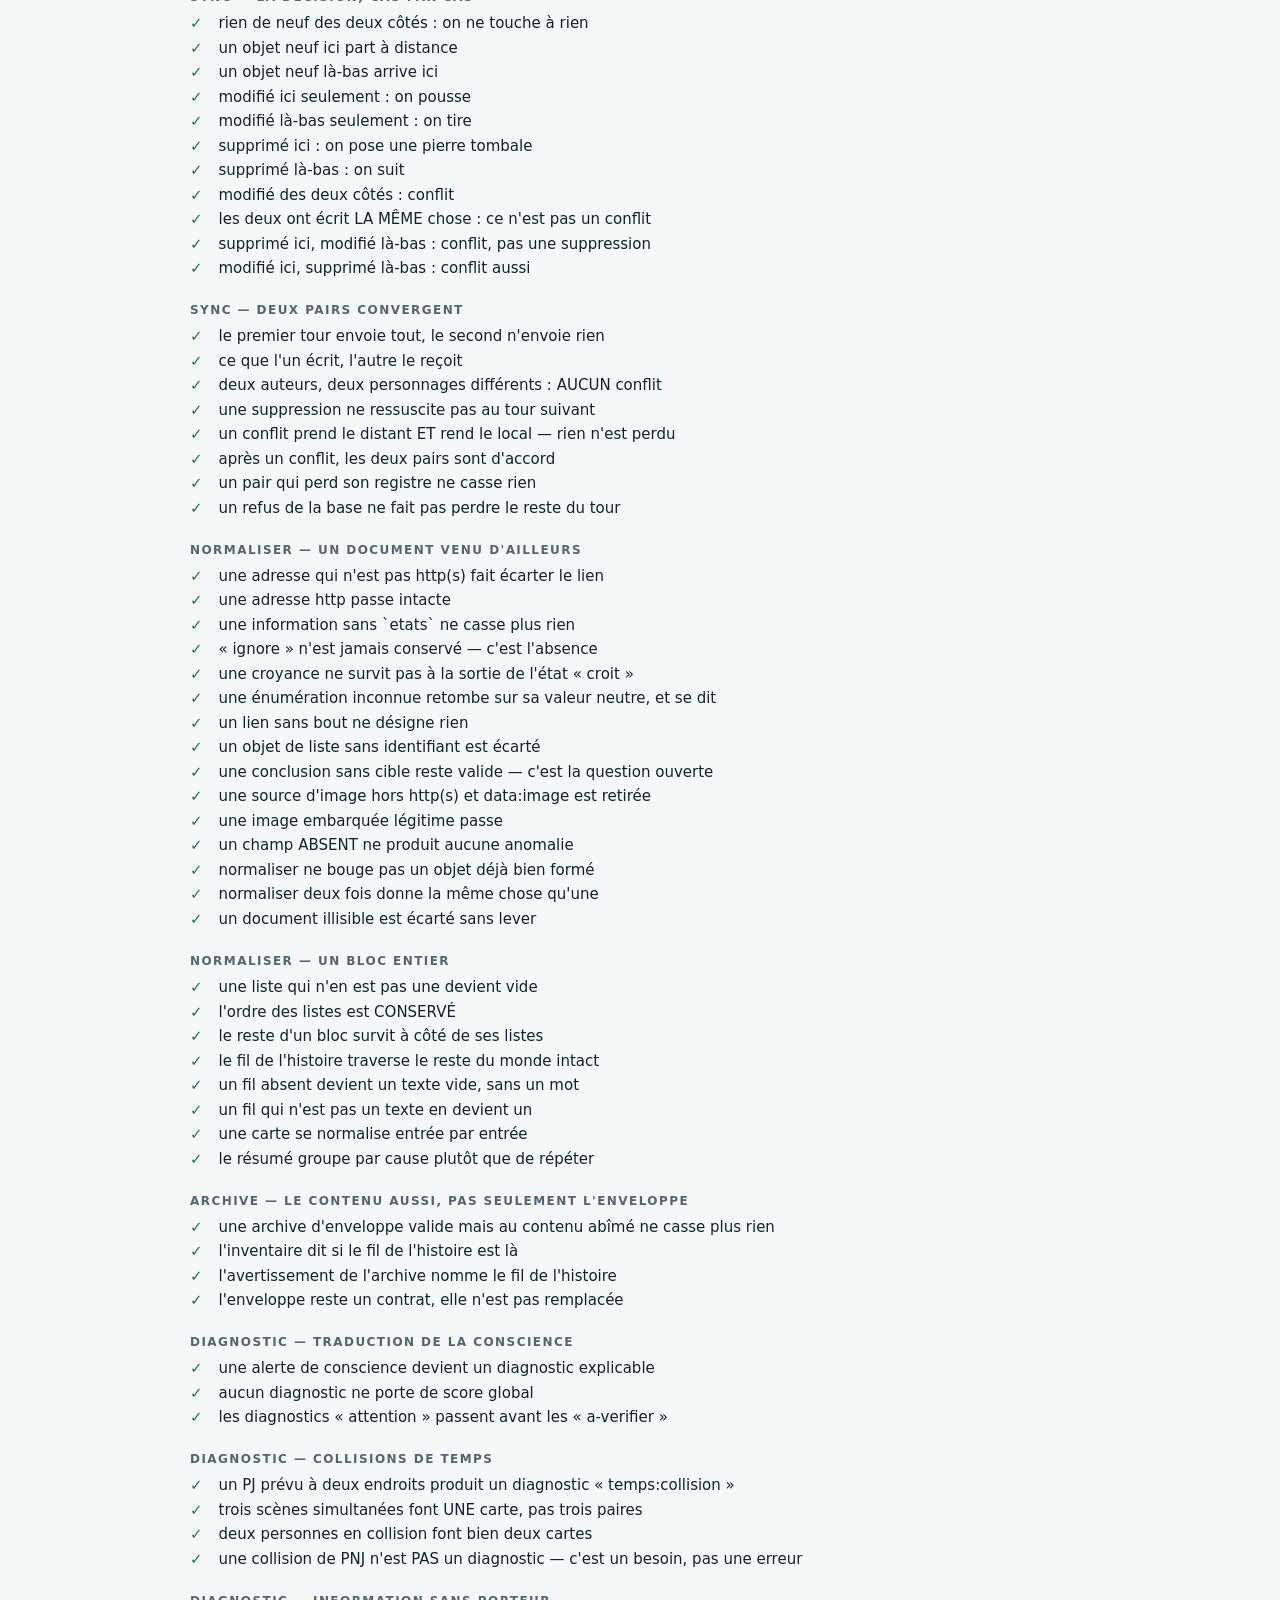
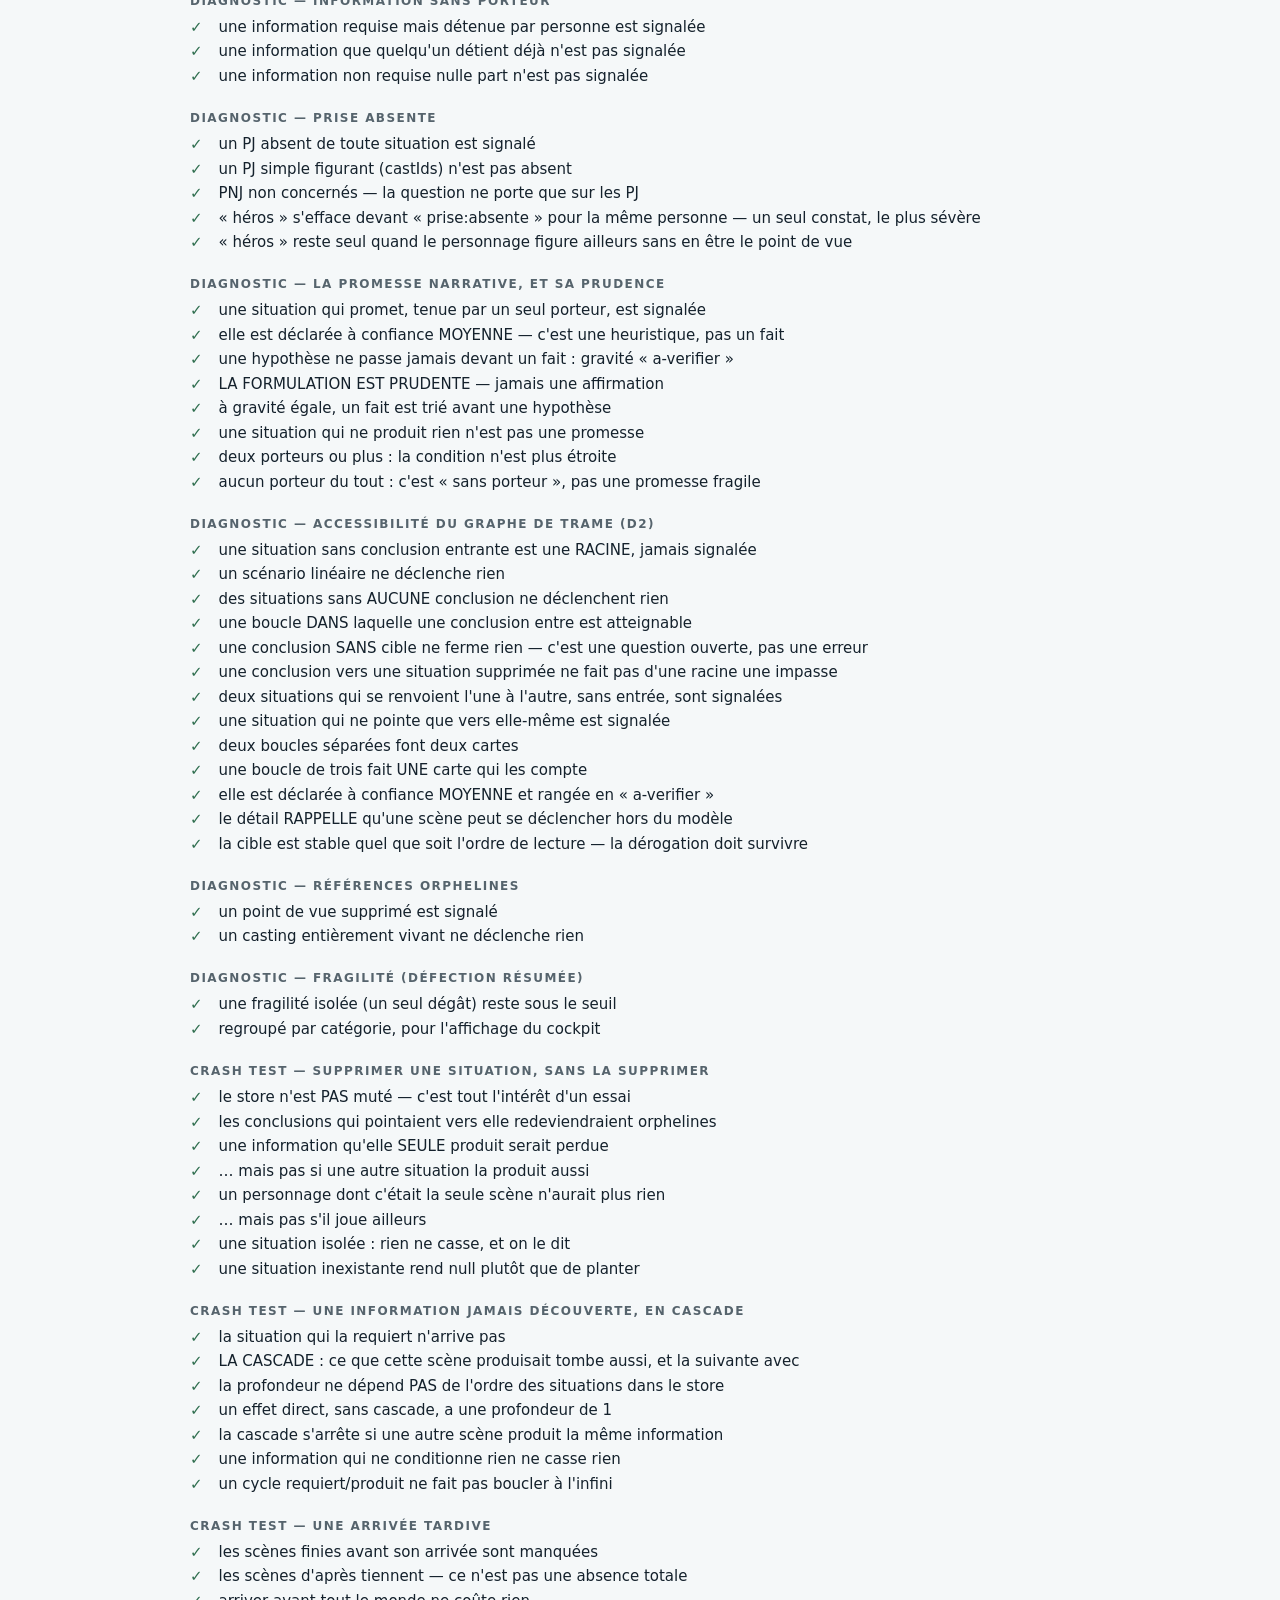
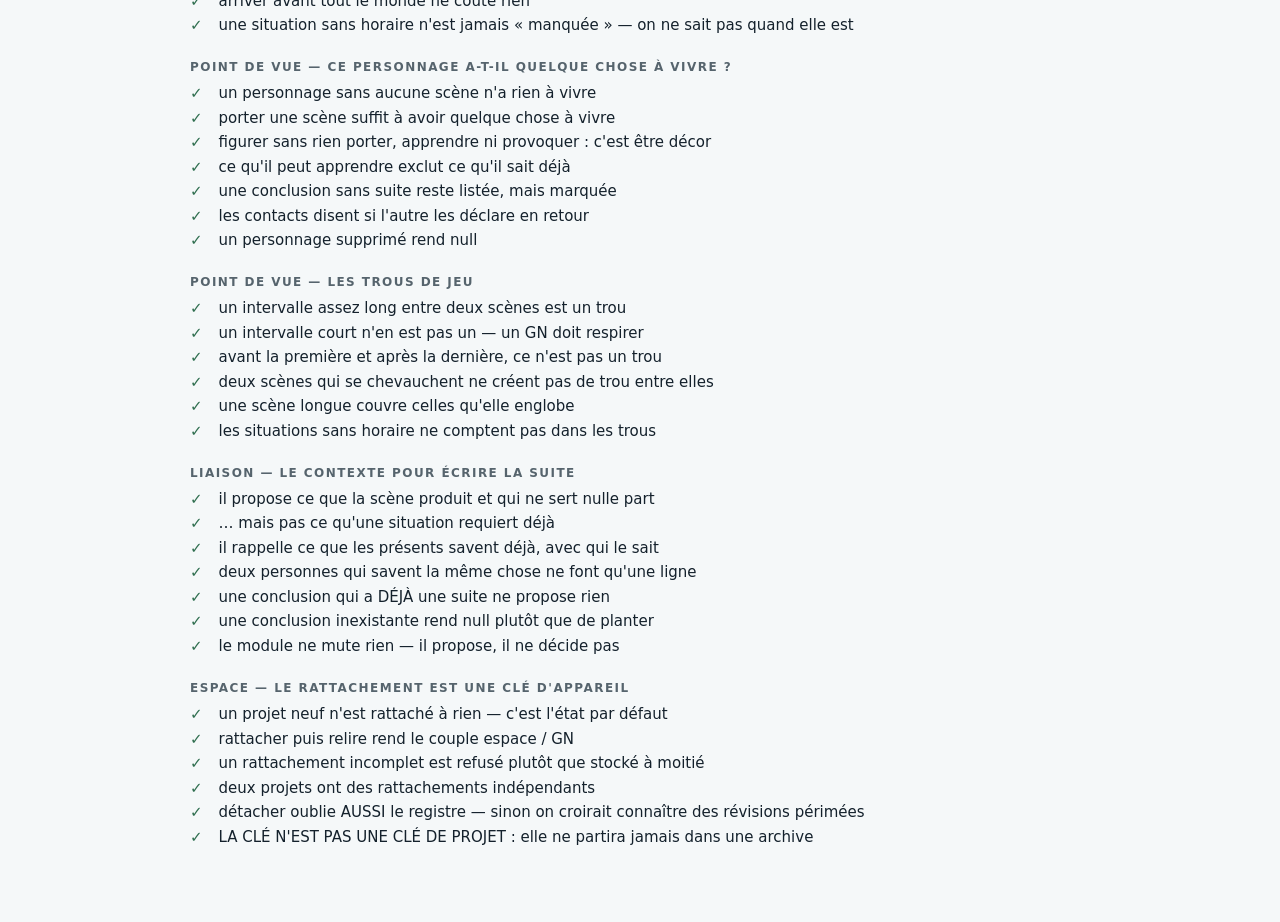
==== commit baf95f61: "Un GN peut se jouer à plusieurs époques, et le casting sait qui occupe quel siège Un GN qui se dérou" ====
--- a/tests.html
+++ b/tests.html
@@ -117,6 +117,7 @@
     <script type="module">
       import { lancer, rendre } from "./tests/harnais.js";
       import "./tests/modeles.test.js";
+      import "./tests/epoques.test.js";
       import "./tests/documents.test.js";
       import "./tests/calculs.test.js";
       import "./tests/tableau.test.js";
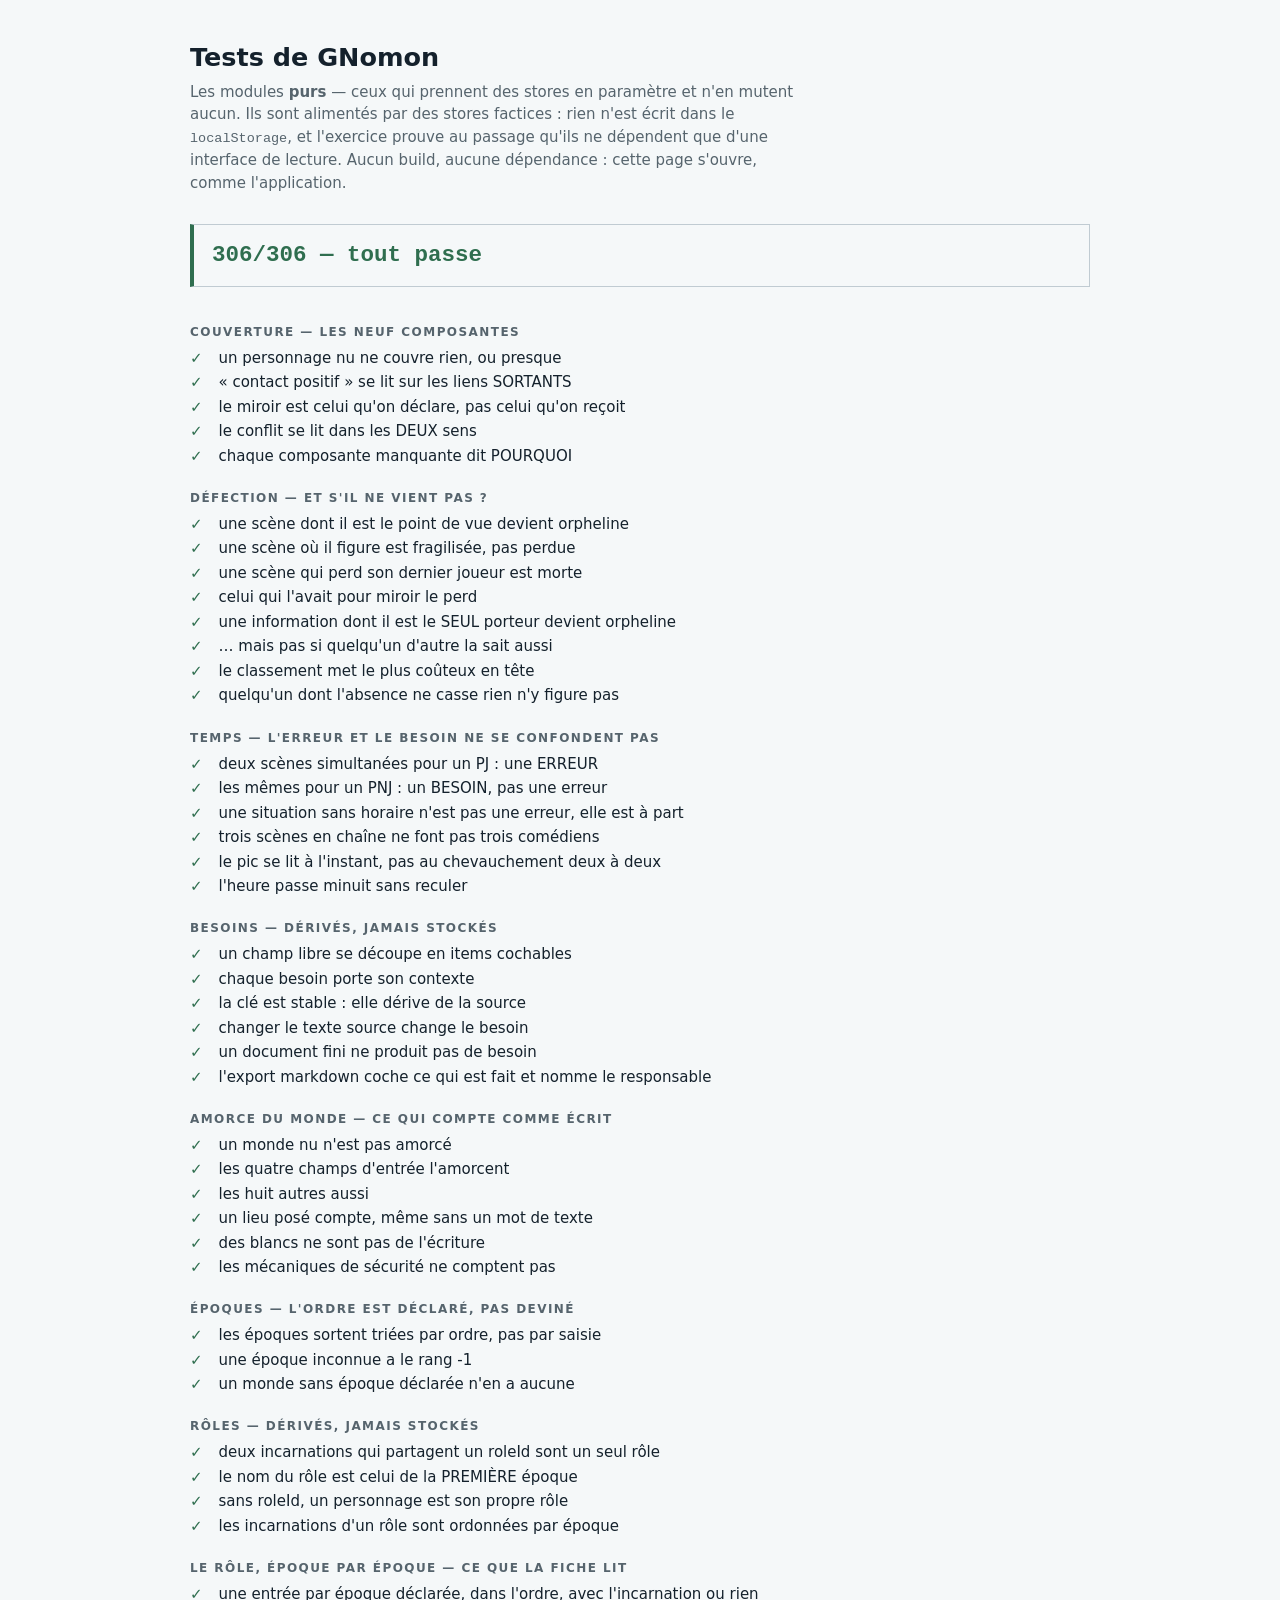
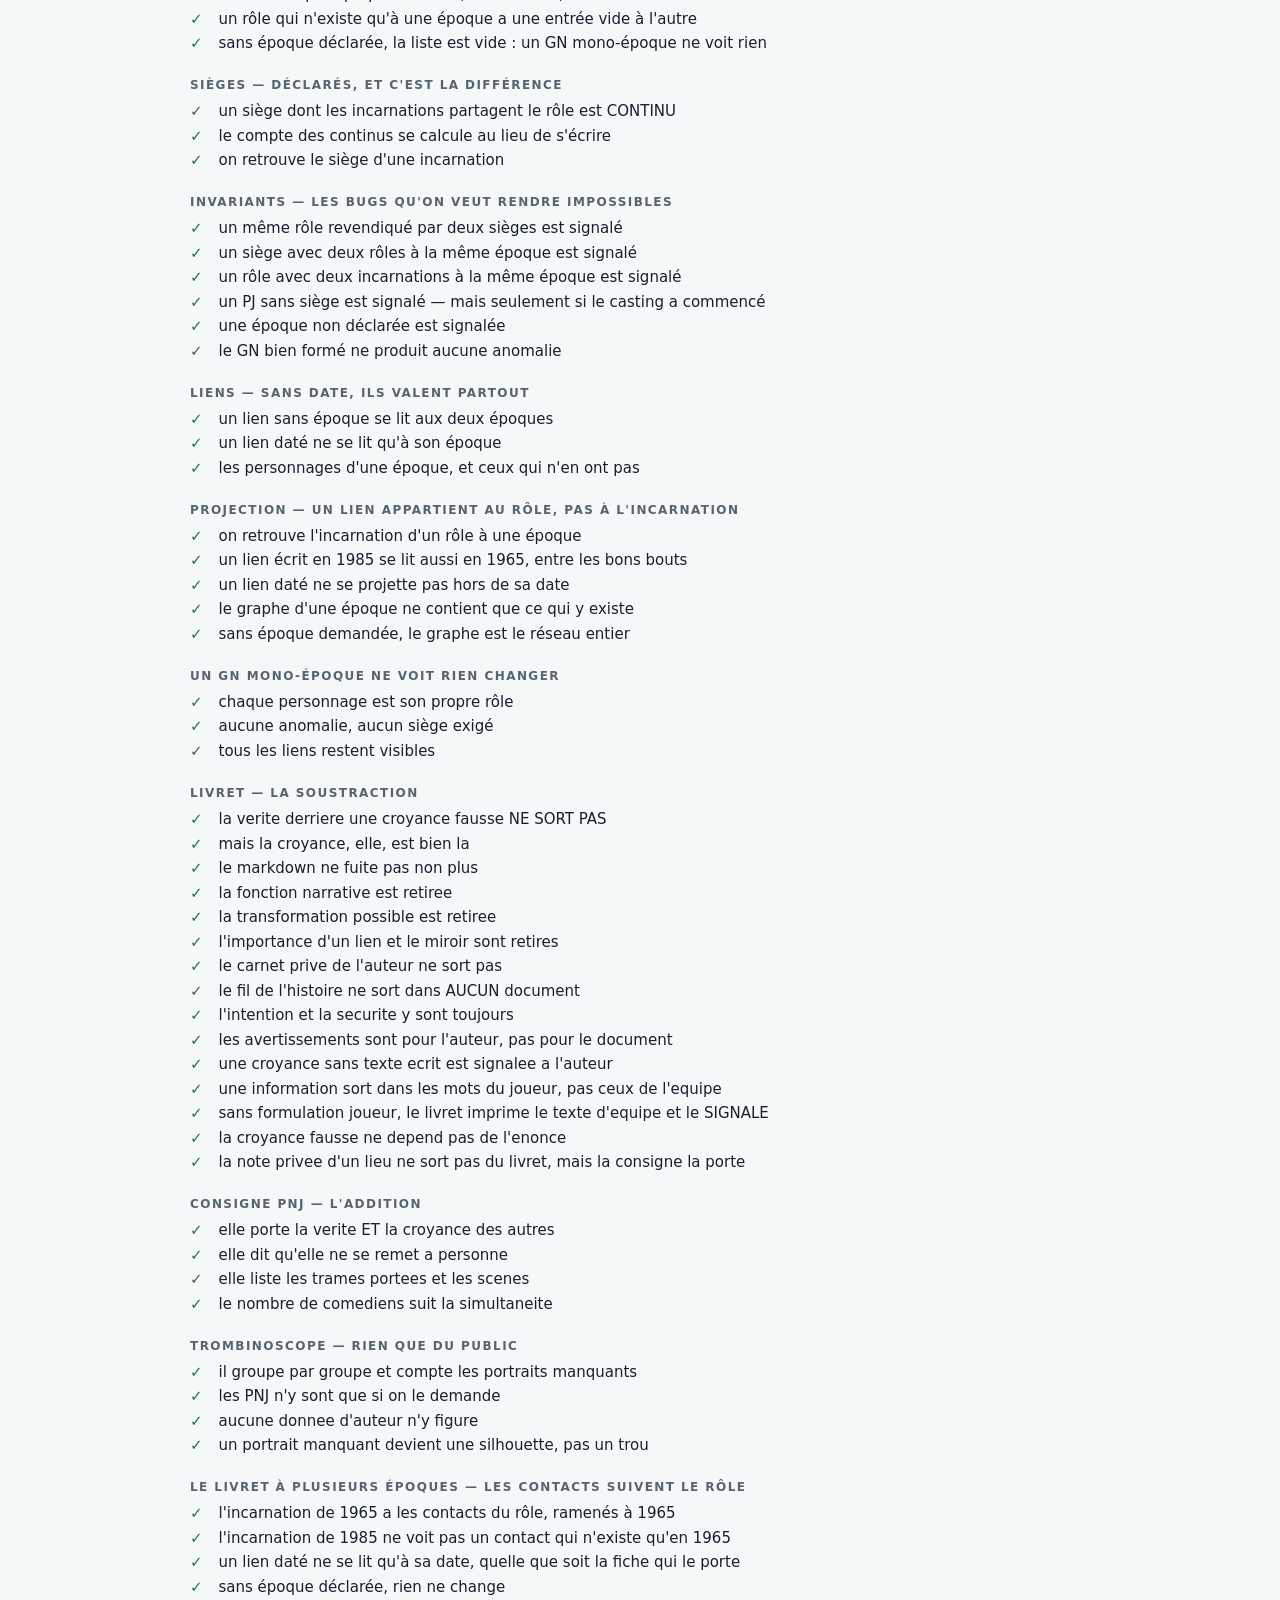
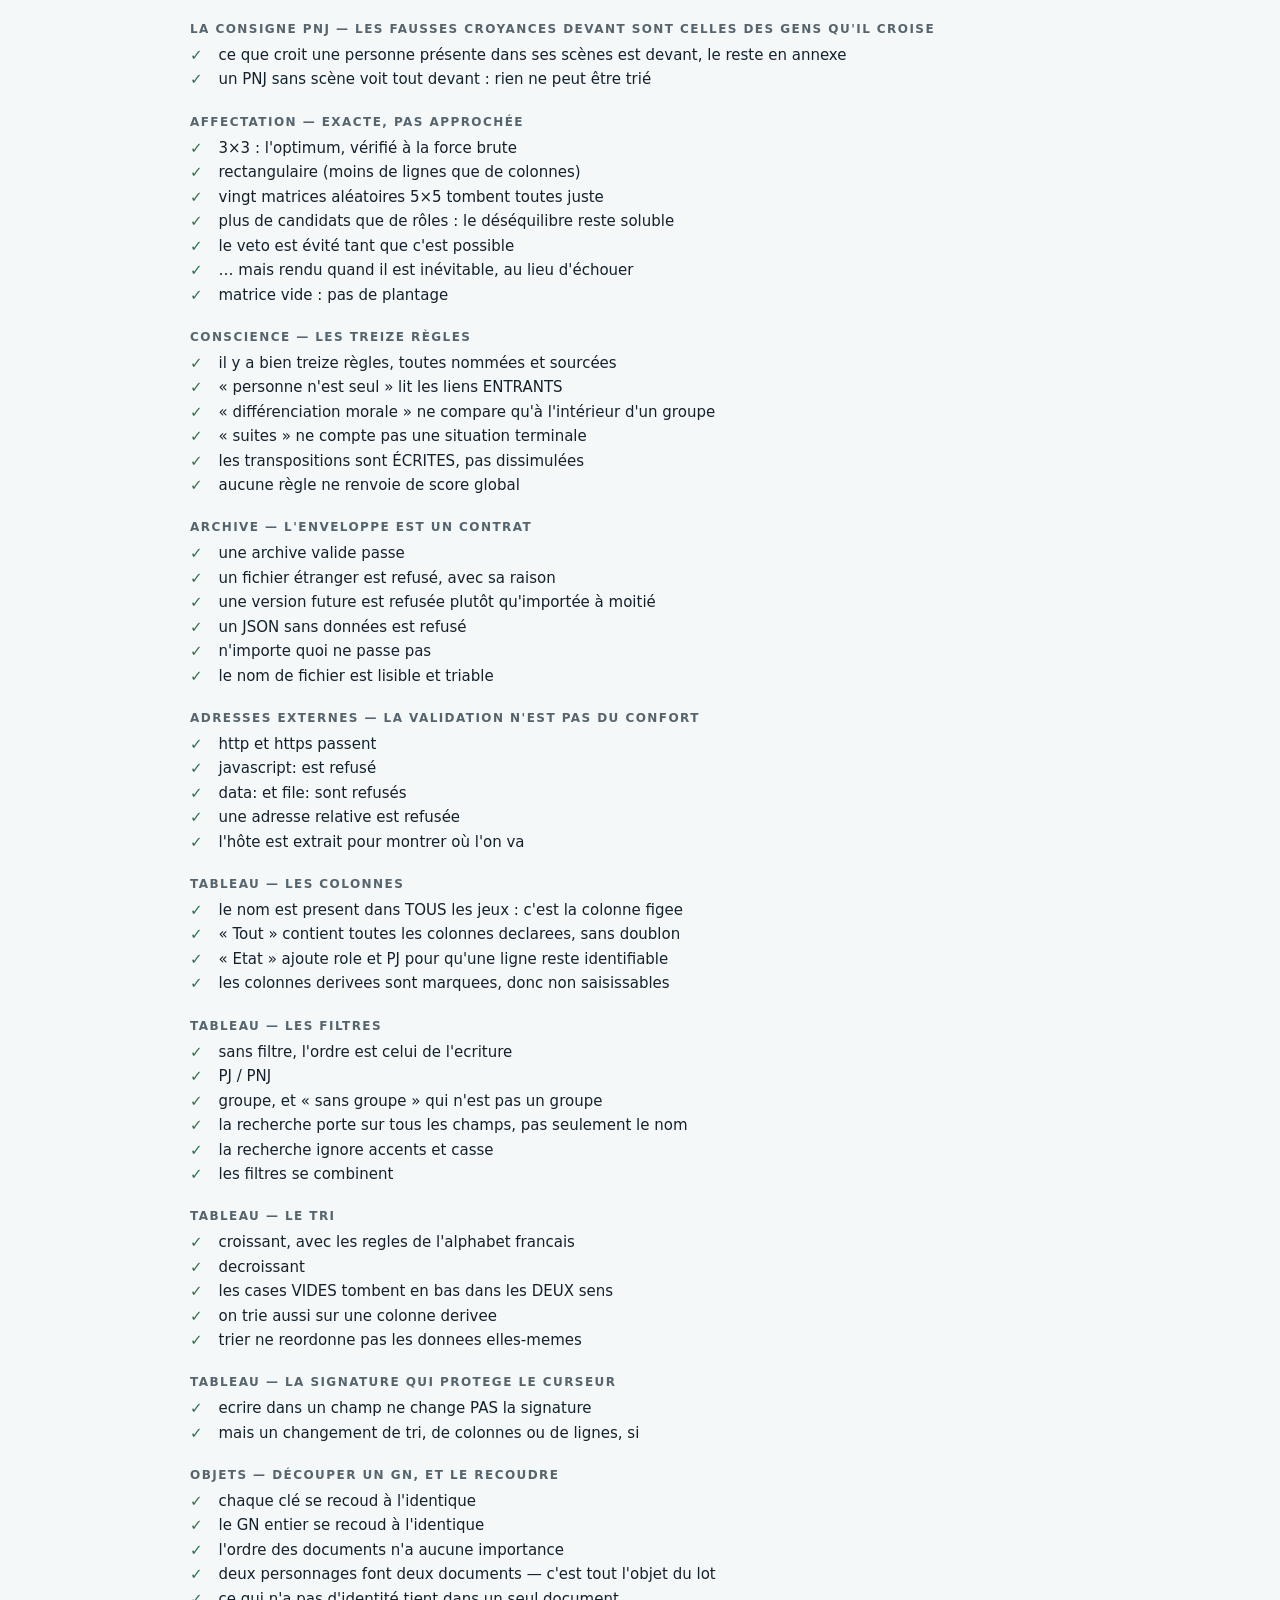
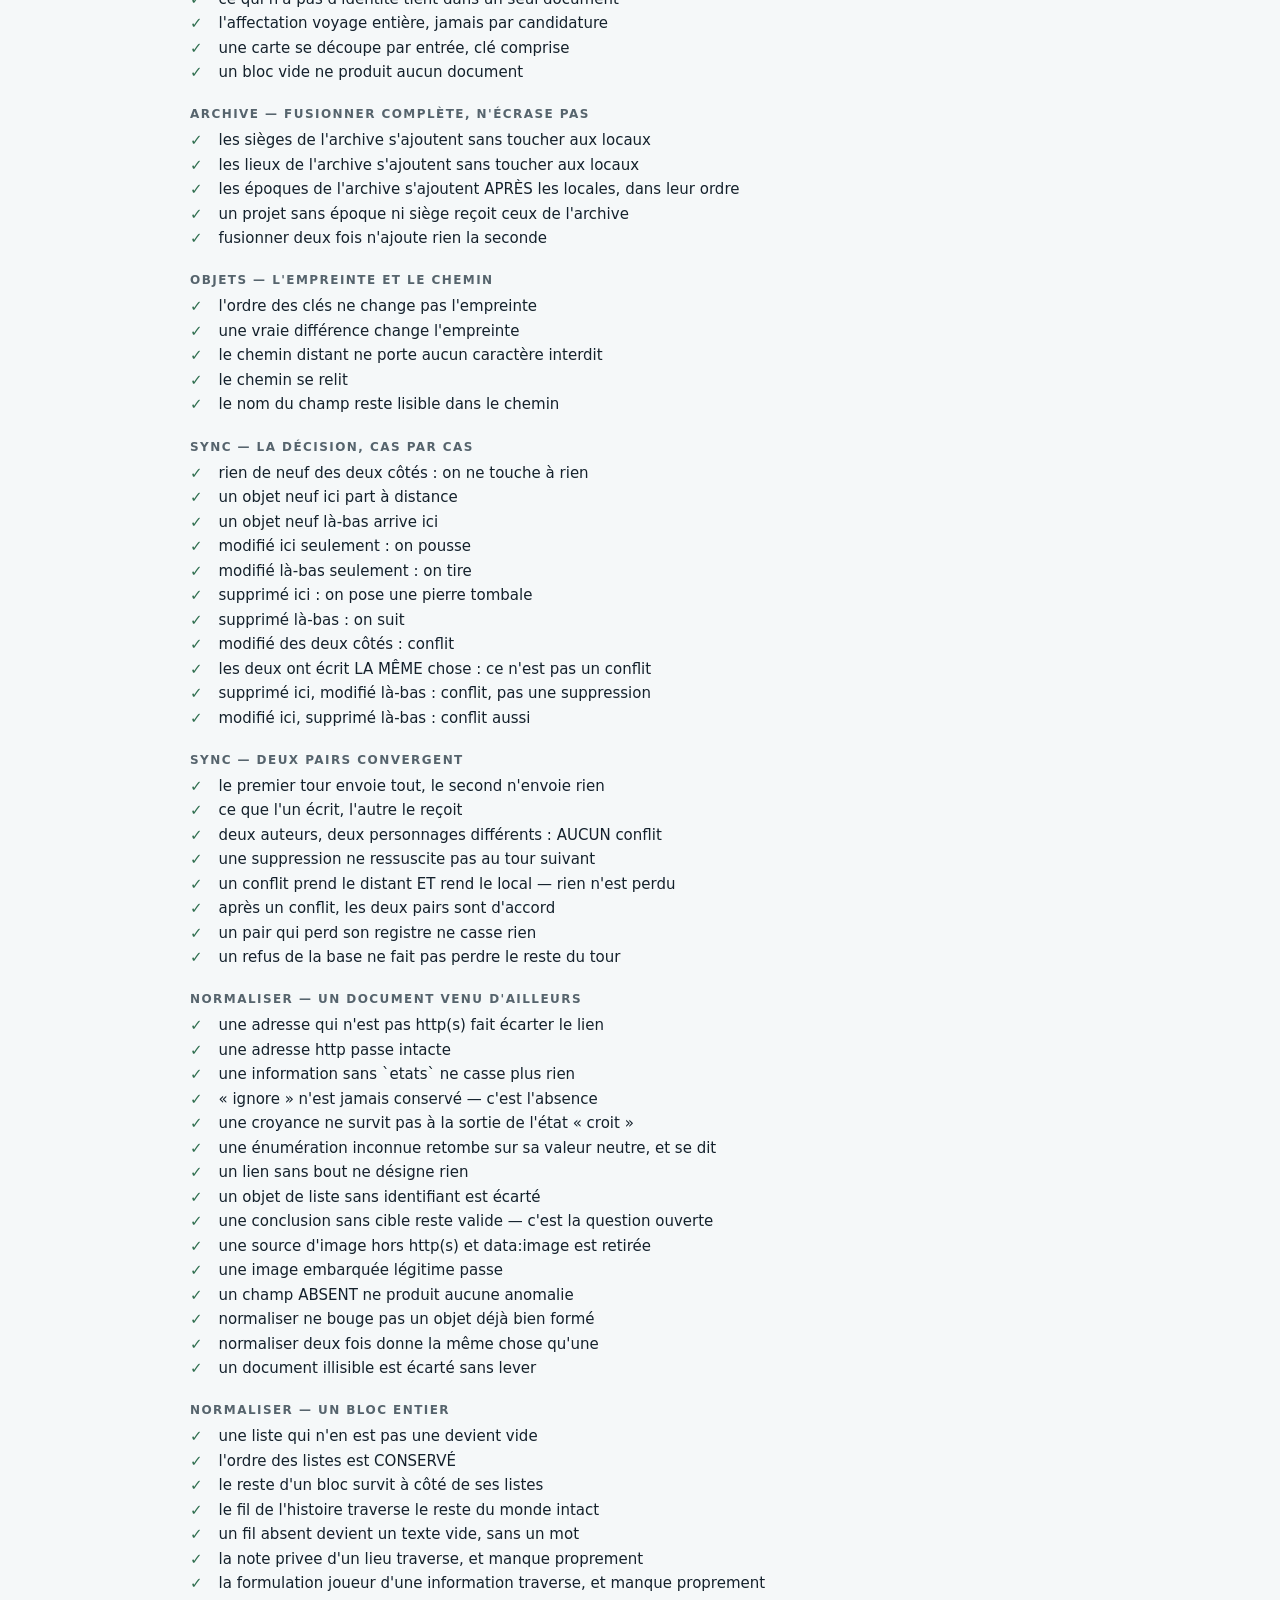
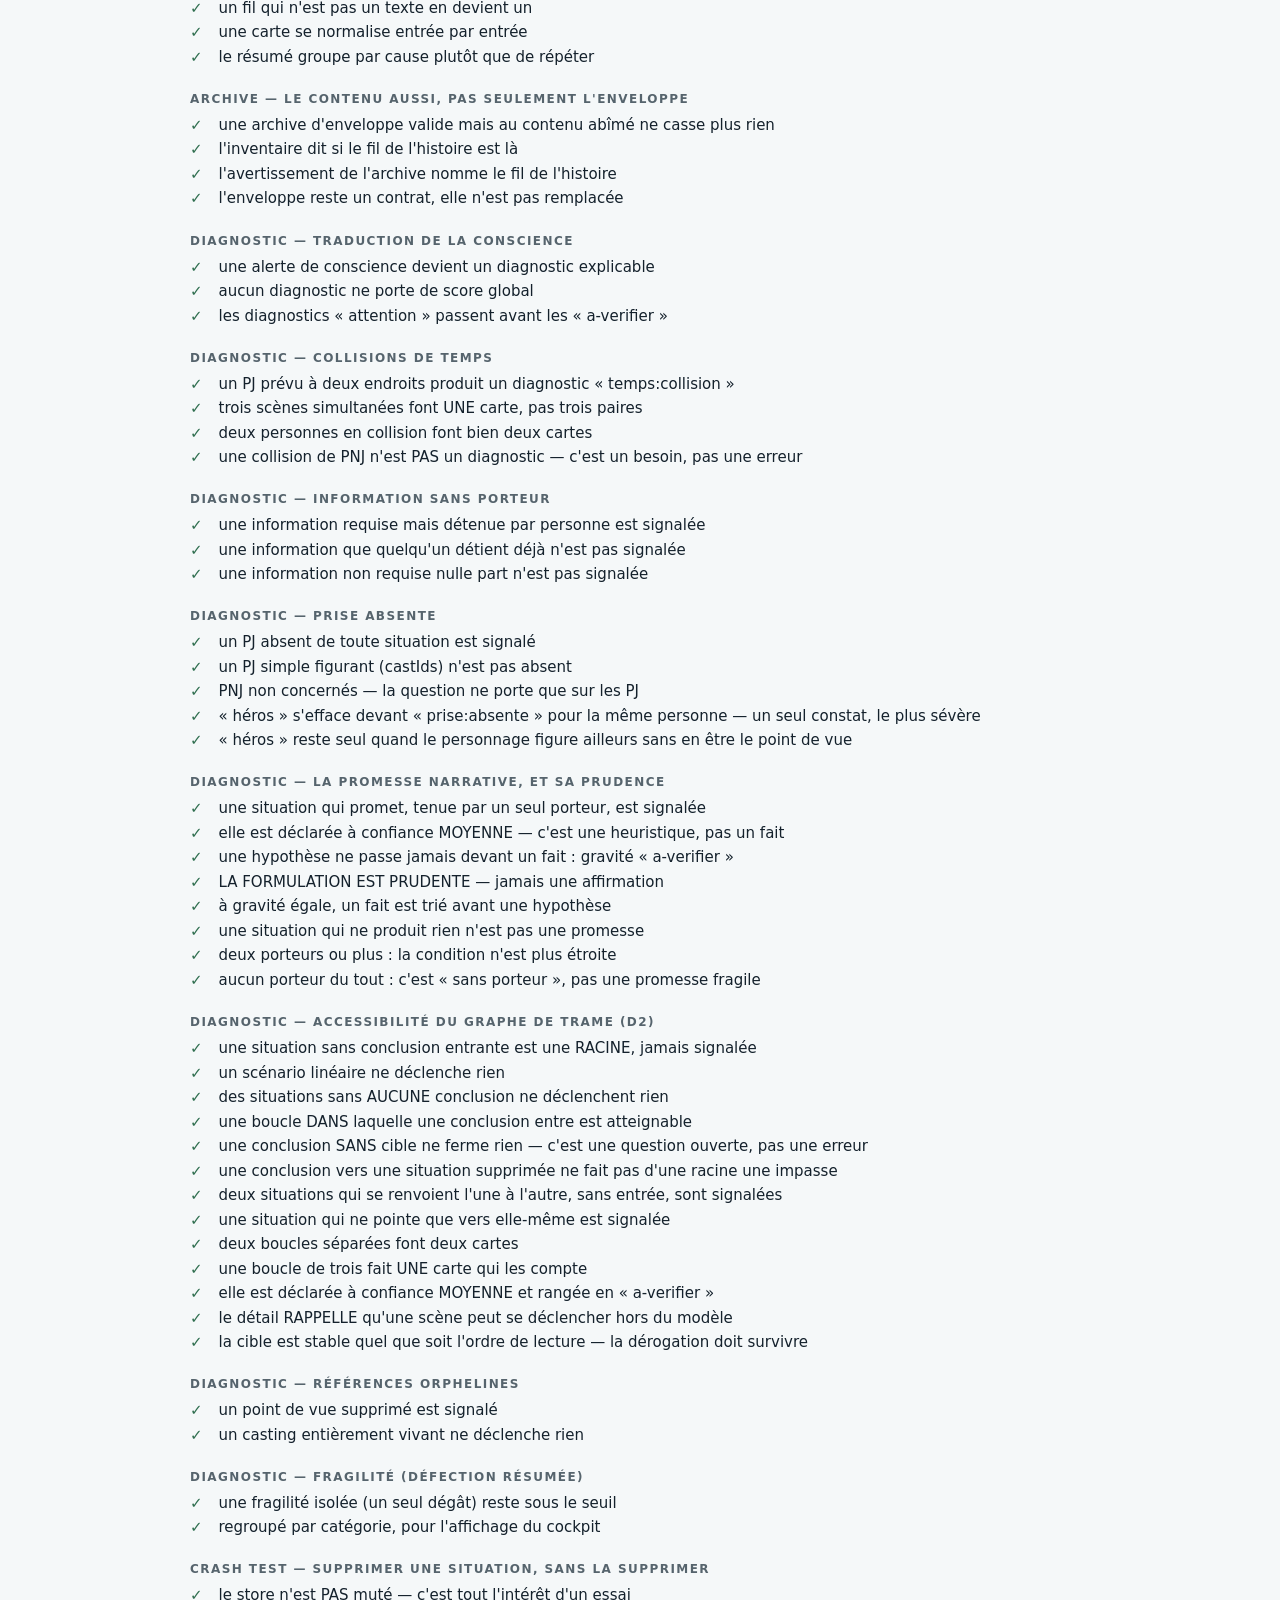
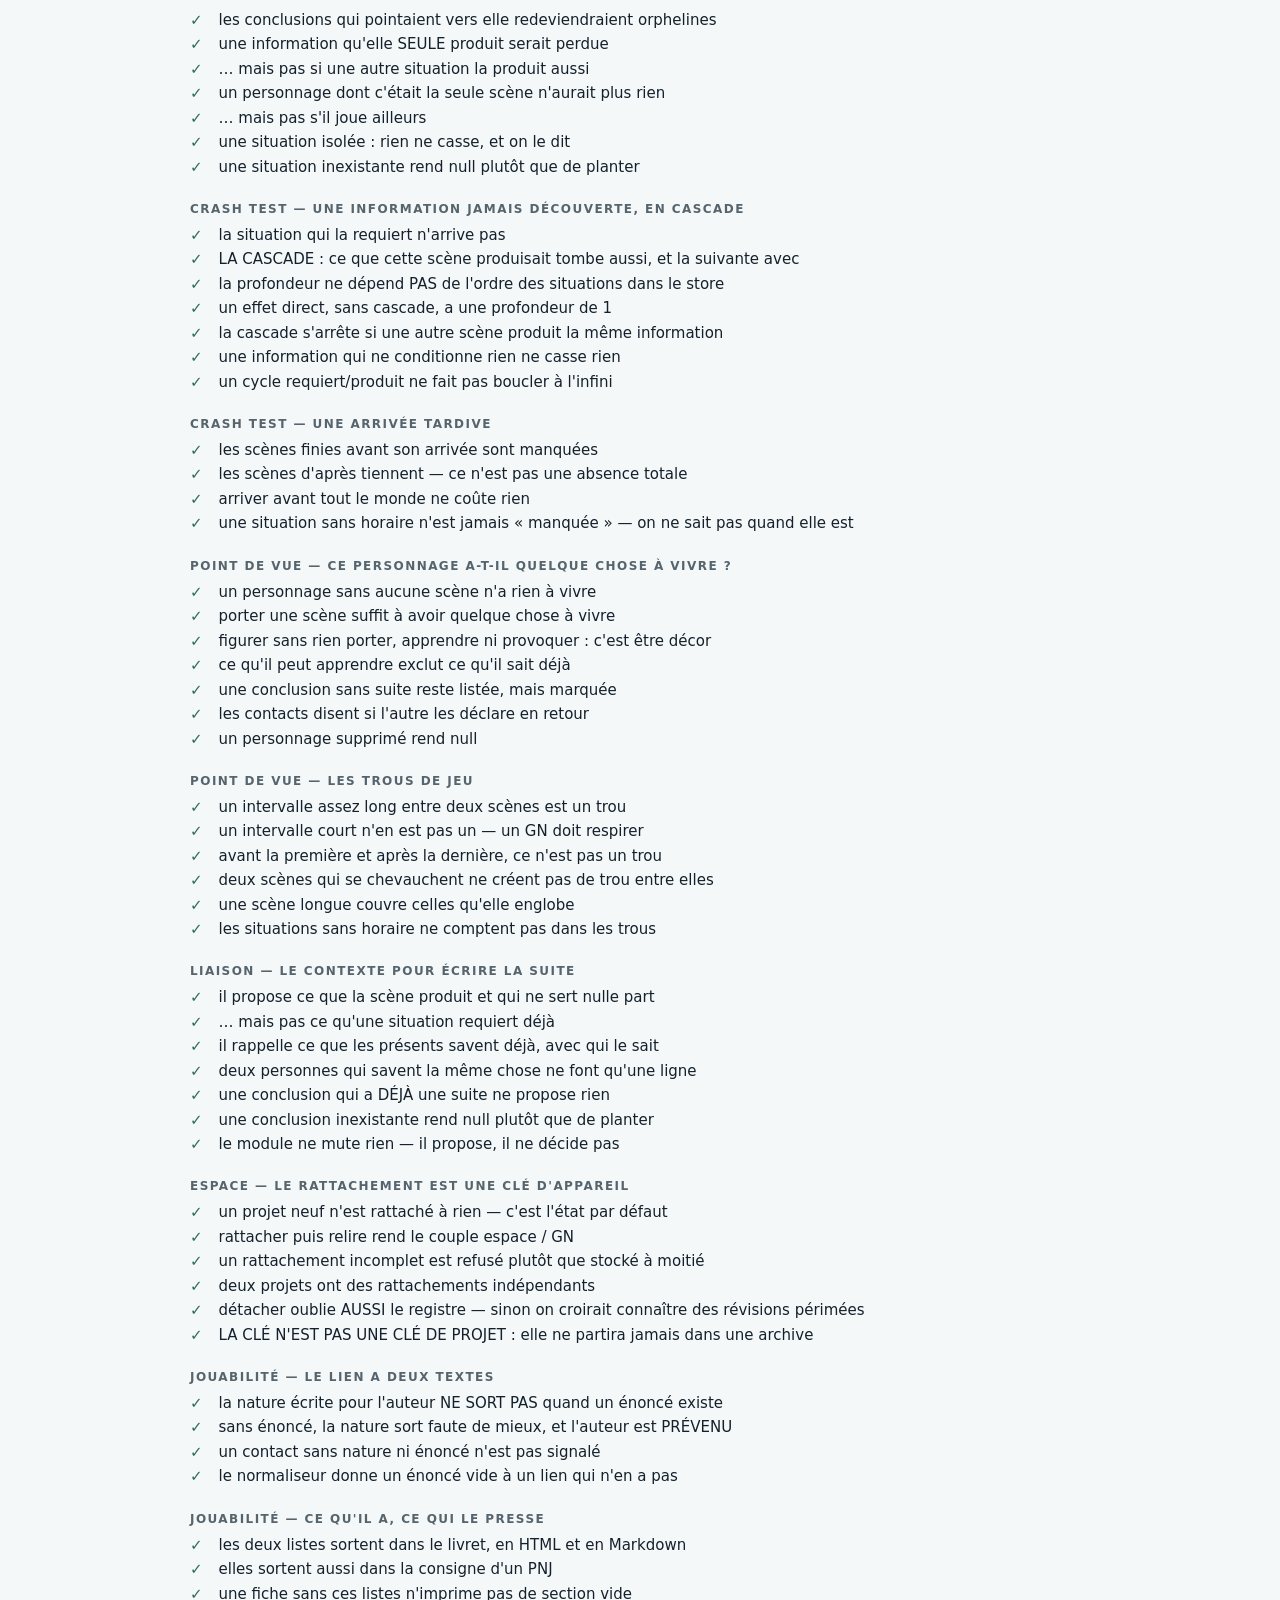
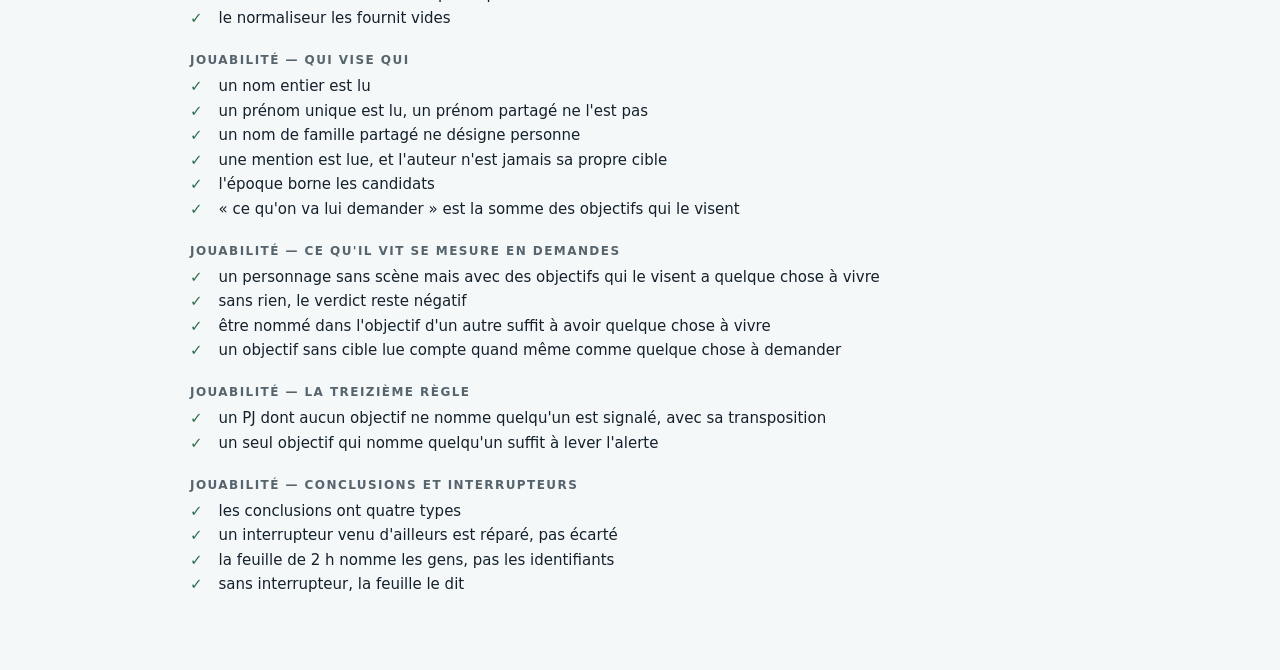
==== commit 0046b9ec: "Le livret dit ce que le joueur a et ce qui le presse, le lien a un énoncé, et l'orga tient ses inter" ====
--- a/tests.html
+++ b/tests.html
@@ -126,6 +126,7 @@
       import "./tests/normaliser.test.js";
       import "./tests/diagnostic.test.js";
       import "./tests/crashtest.test.js";
+      import "./tests/jouabilite.test.js";
 
       const bilan = await lancer();
       rendre(bilan, document.getElementById("sortie"));
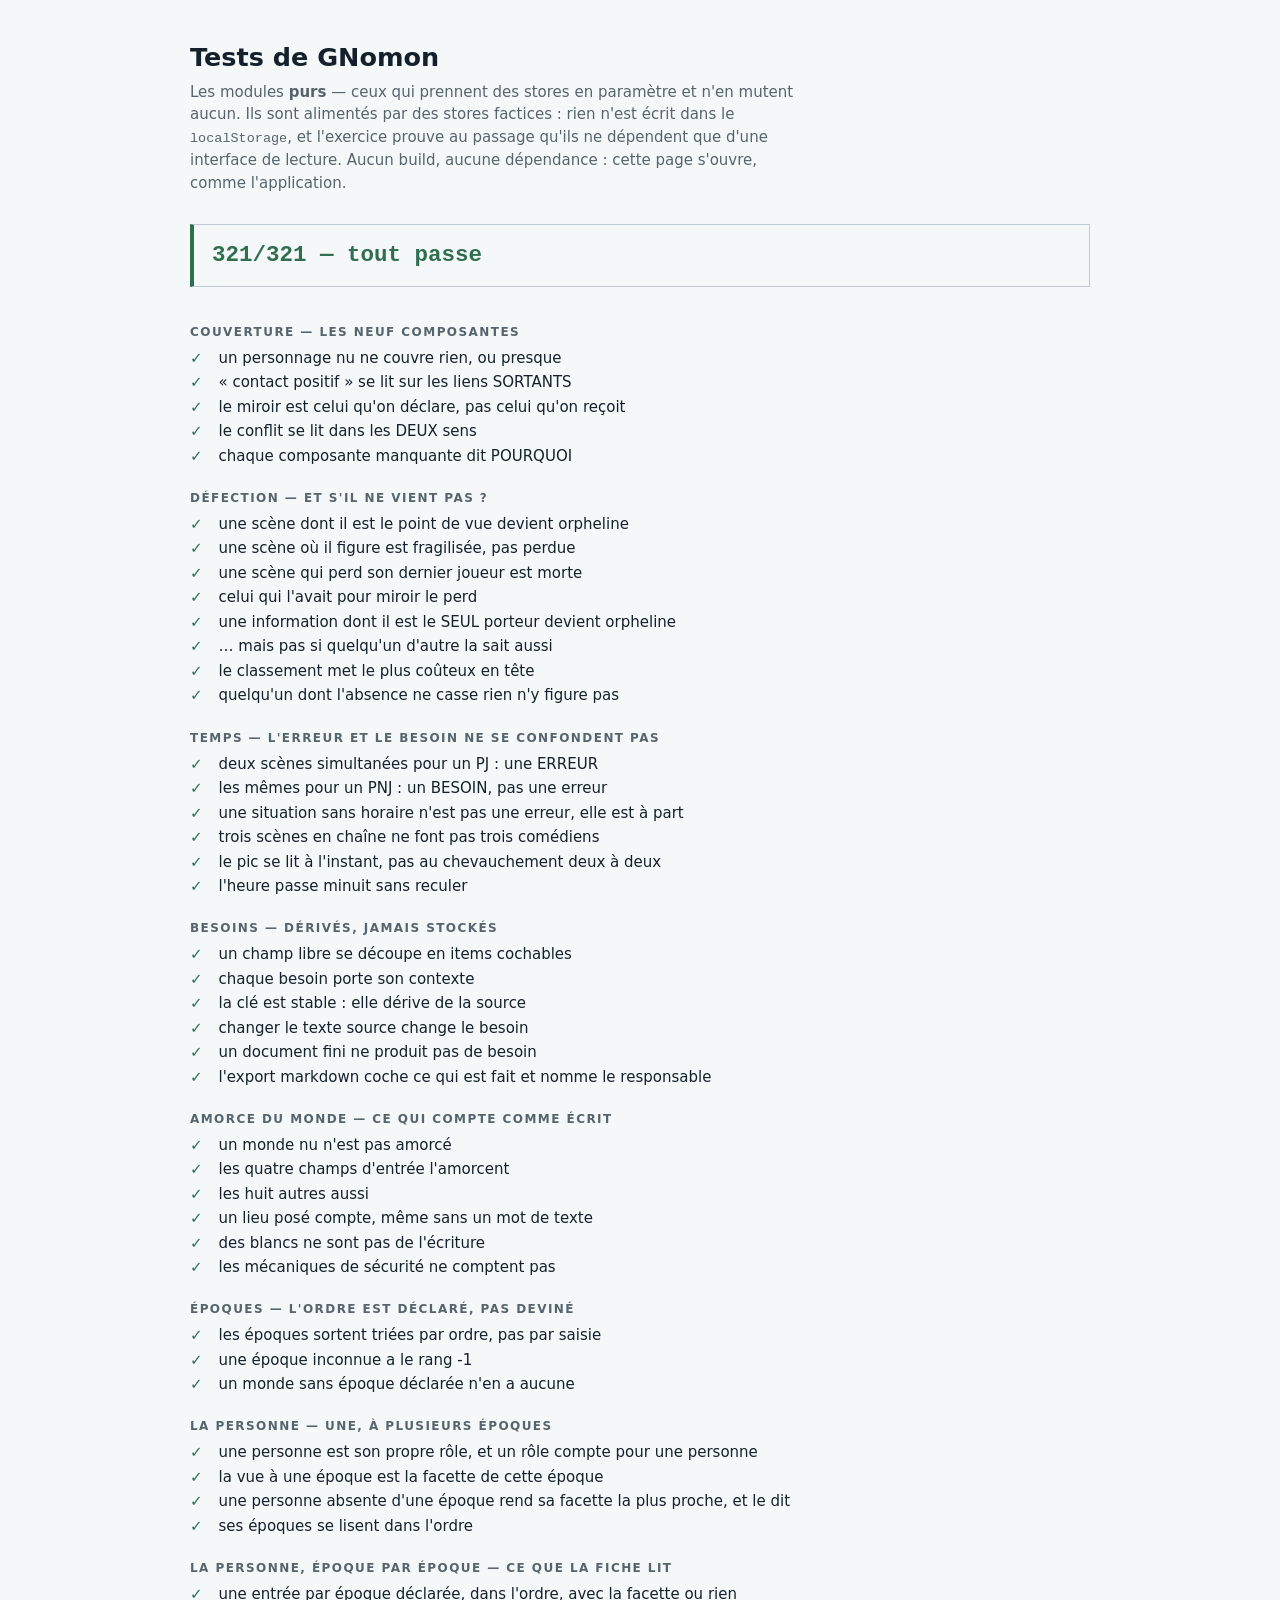
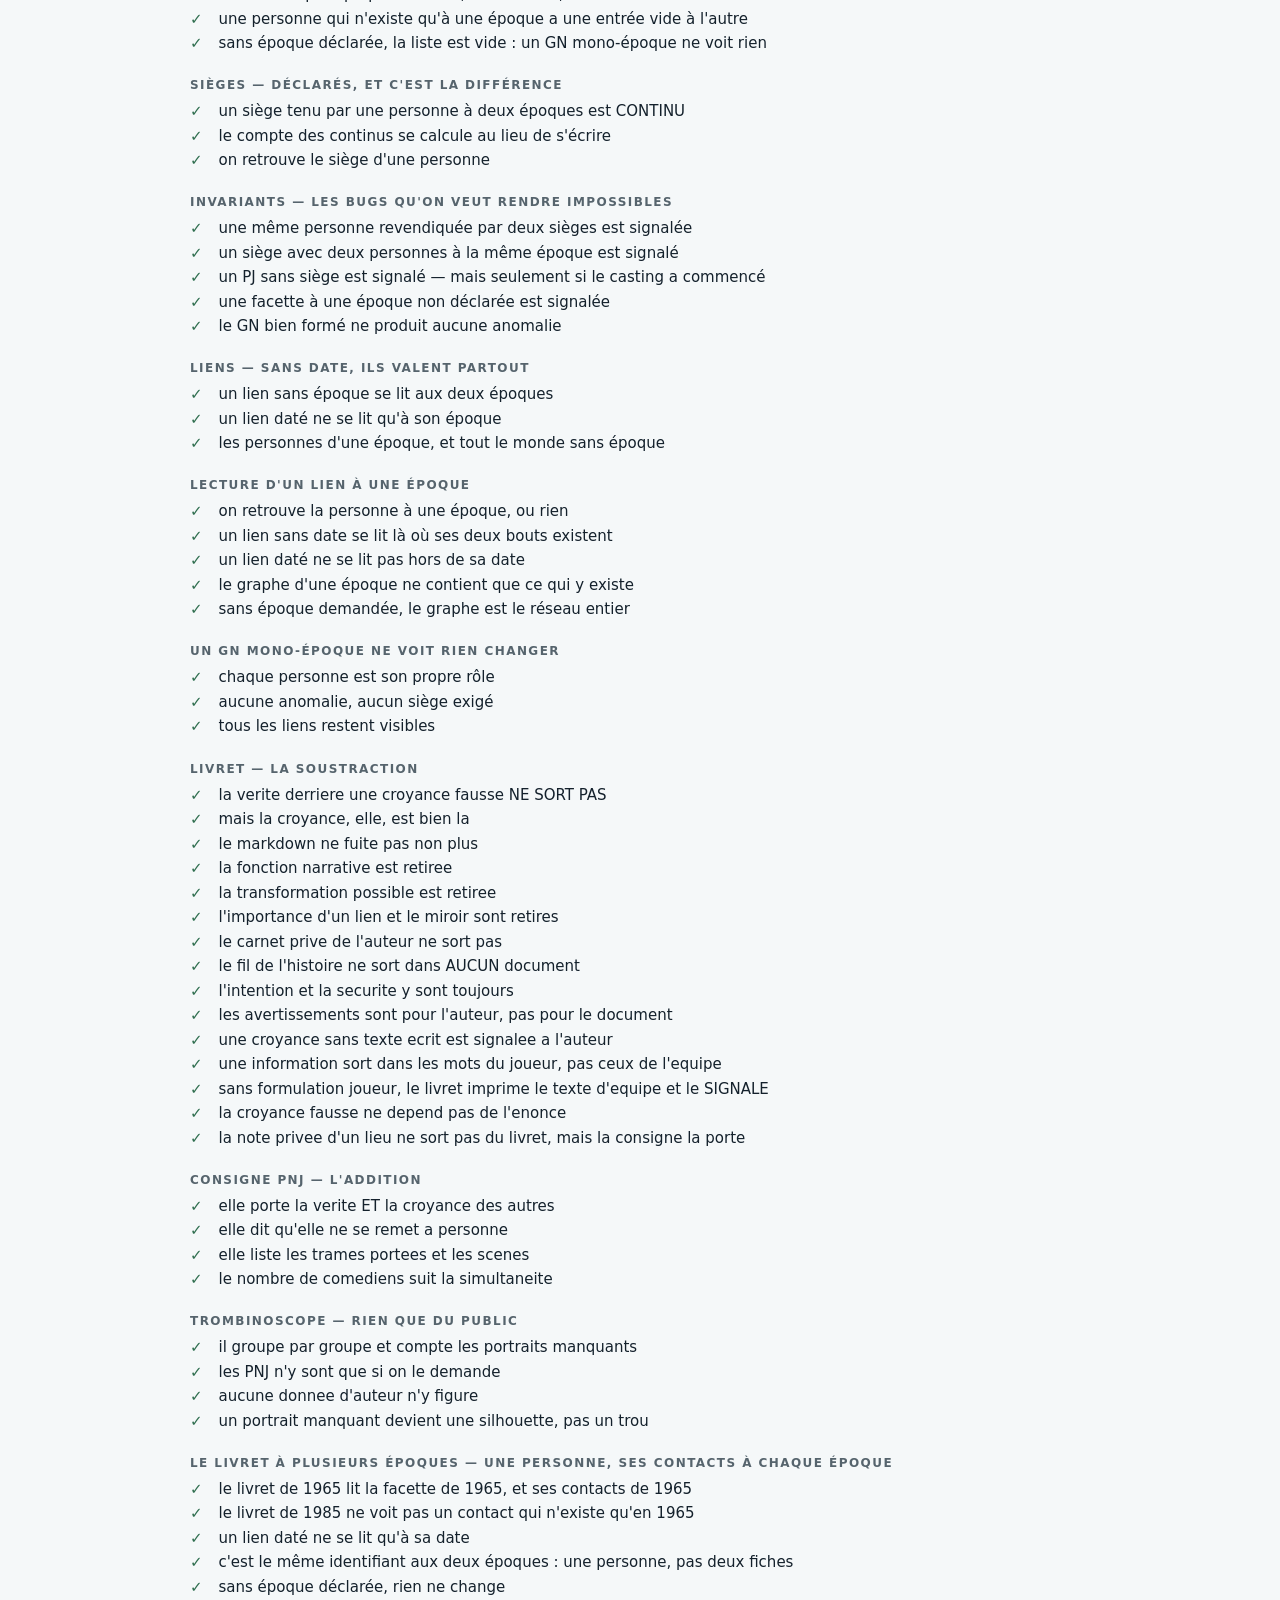
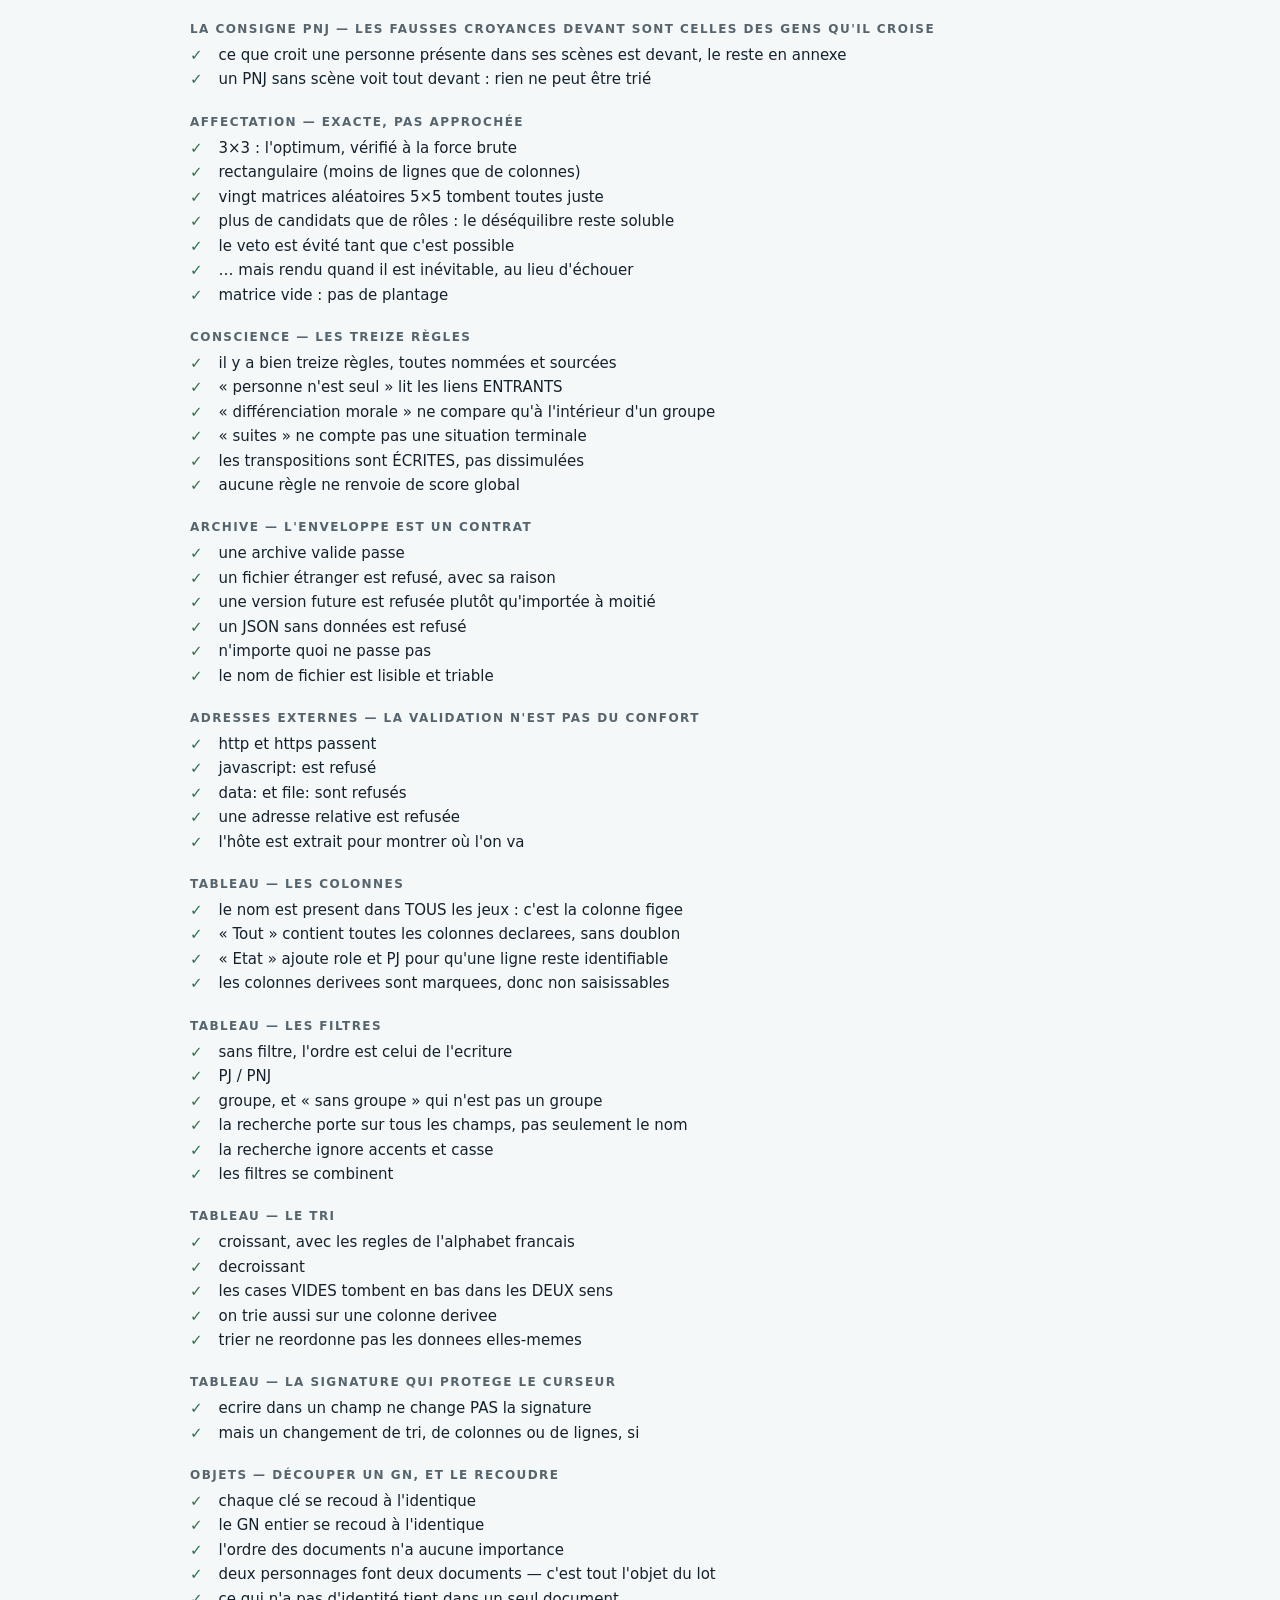
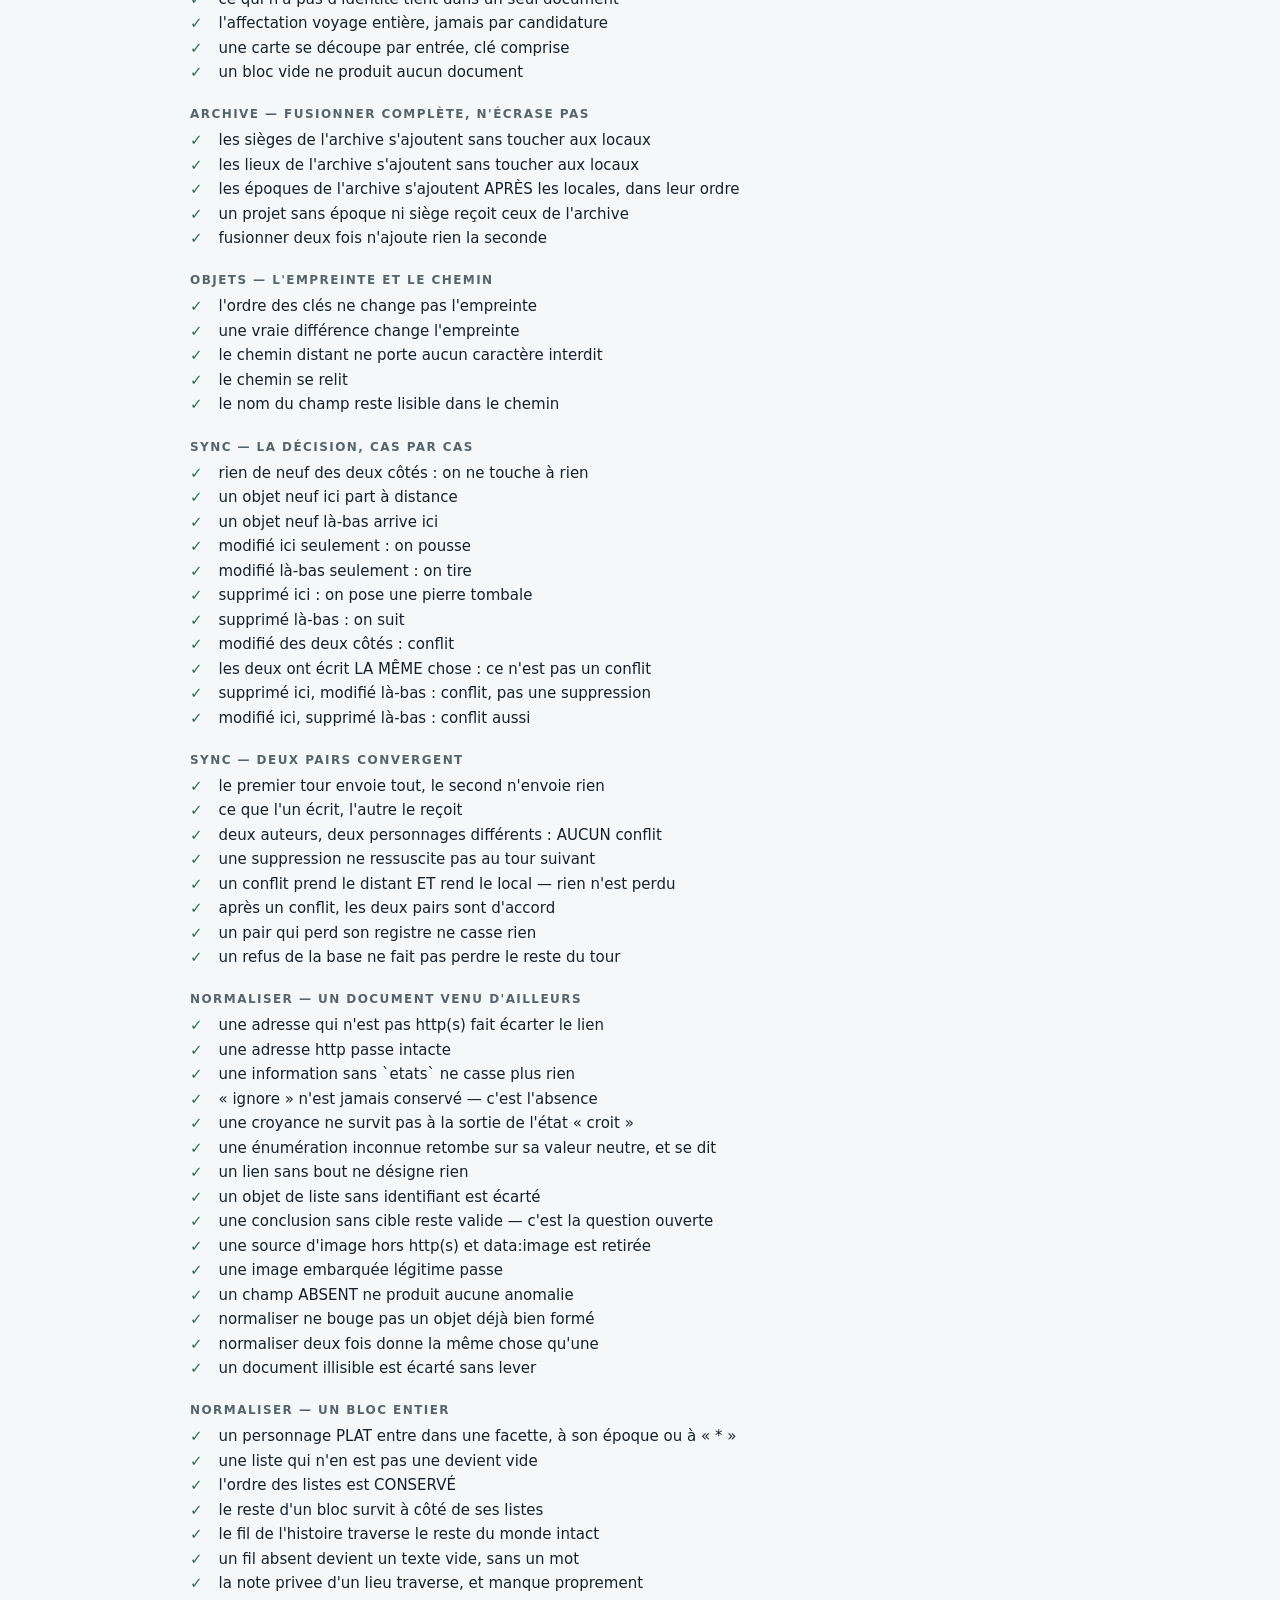
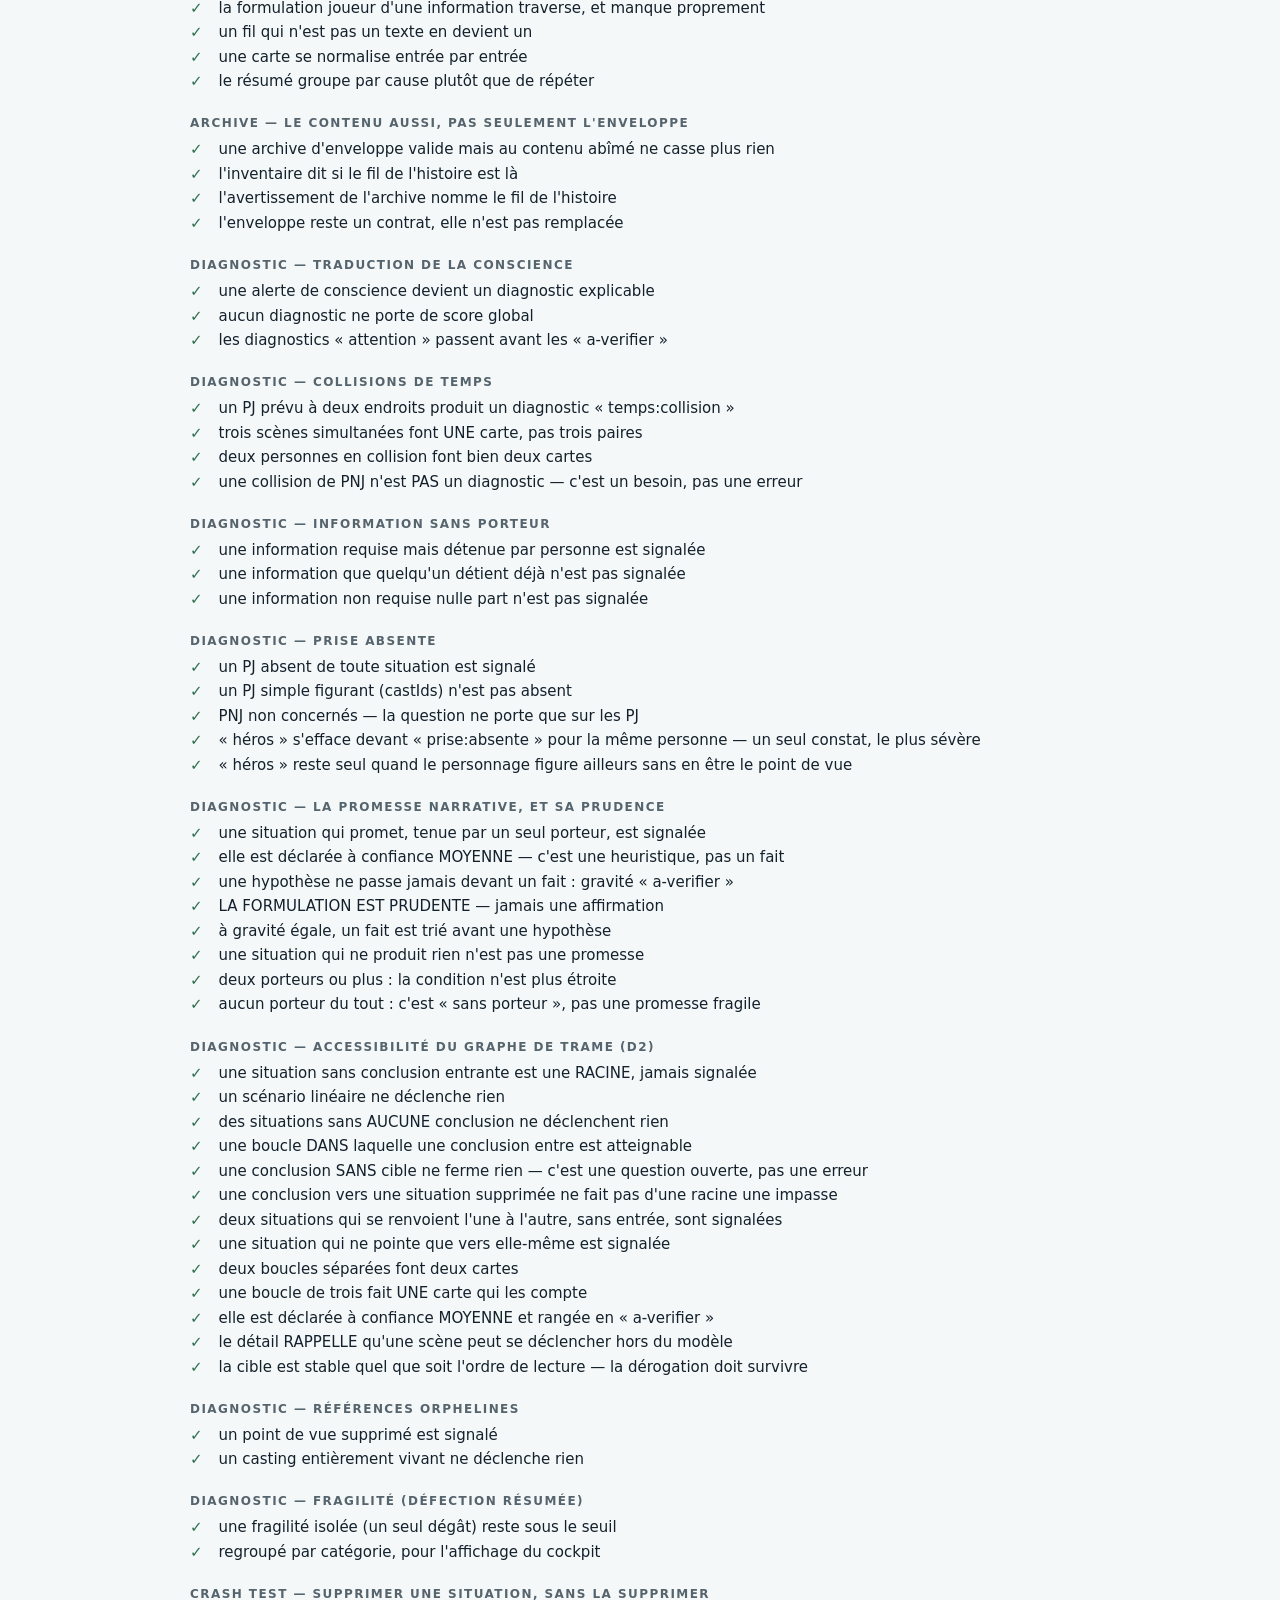
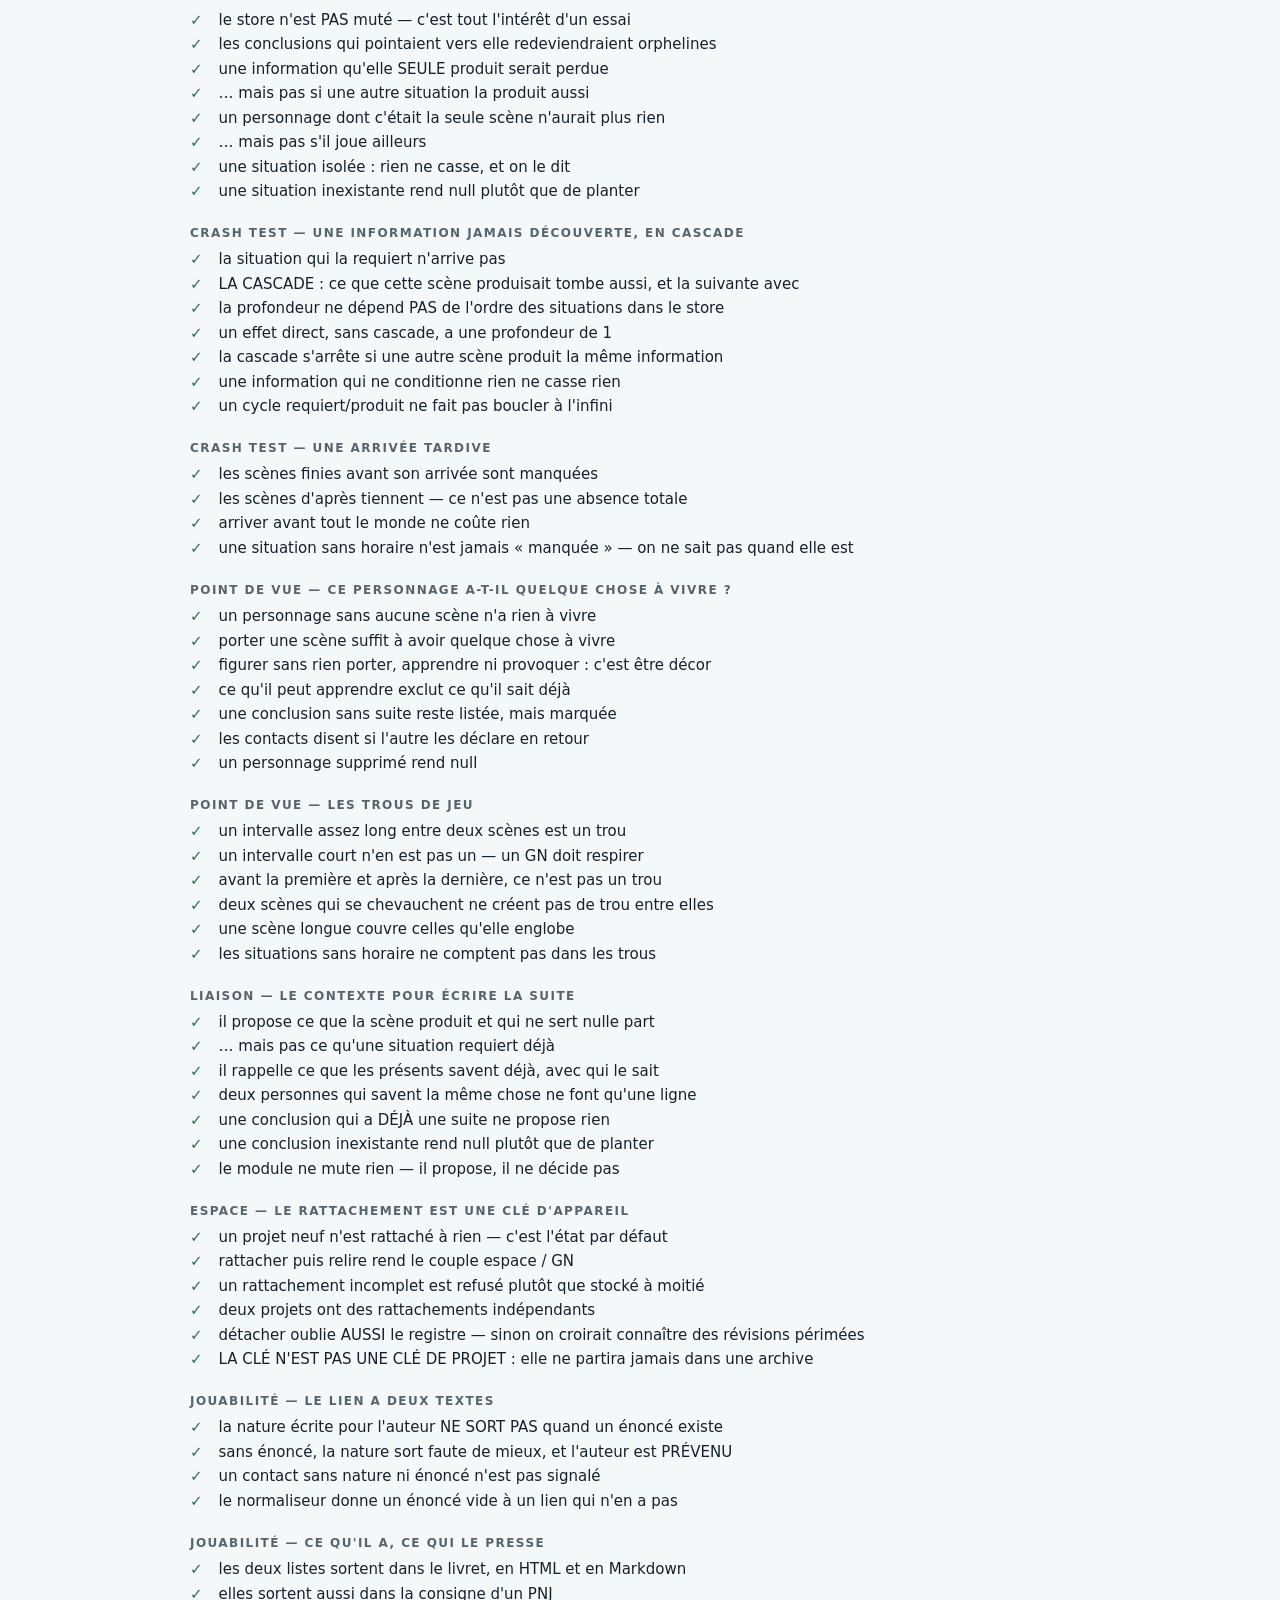
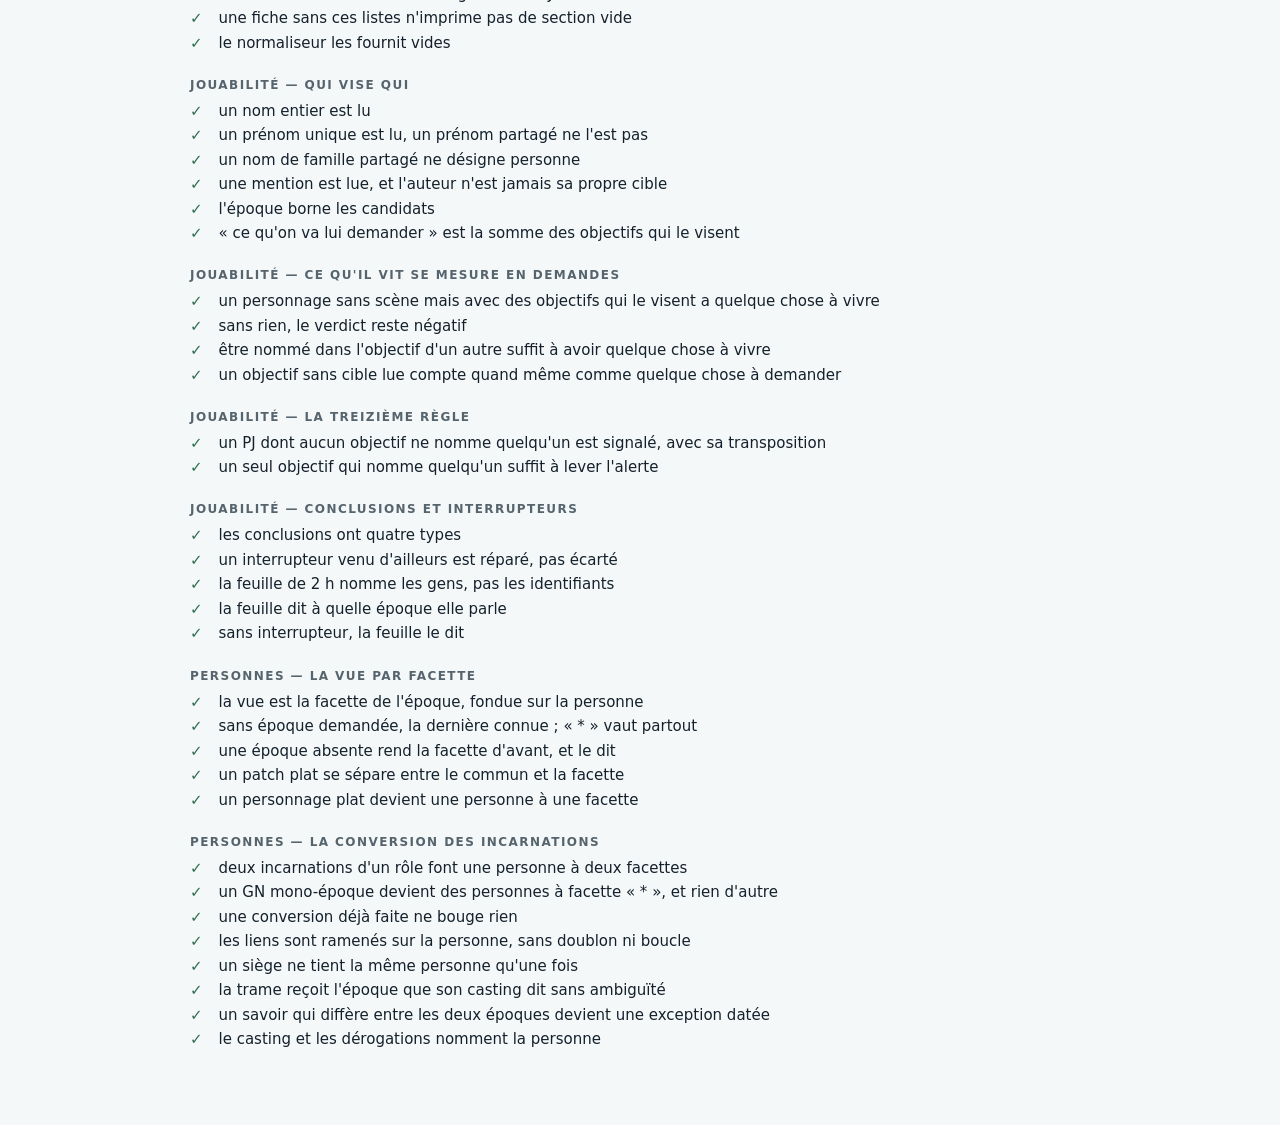
==== commit 3246ba5c: "La personne est l'unité, l'époque est une facette : un personnage, ses époques, une seule fiche Le m" ====
--- a/tests.html
+++ b/tests.html
@@ -127,6 +127,7 @@
       import "./tests/diagnostic.test.js";
       import "./tests/crashtest.test.js";
       import "./tests/jouabilite.test.js";
+      import "./tests/personnes.test.js";
 
       const bilan = await lancer();
       rendre(bilan, document.getElementById("sortie"));
